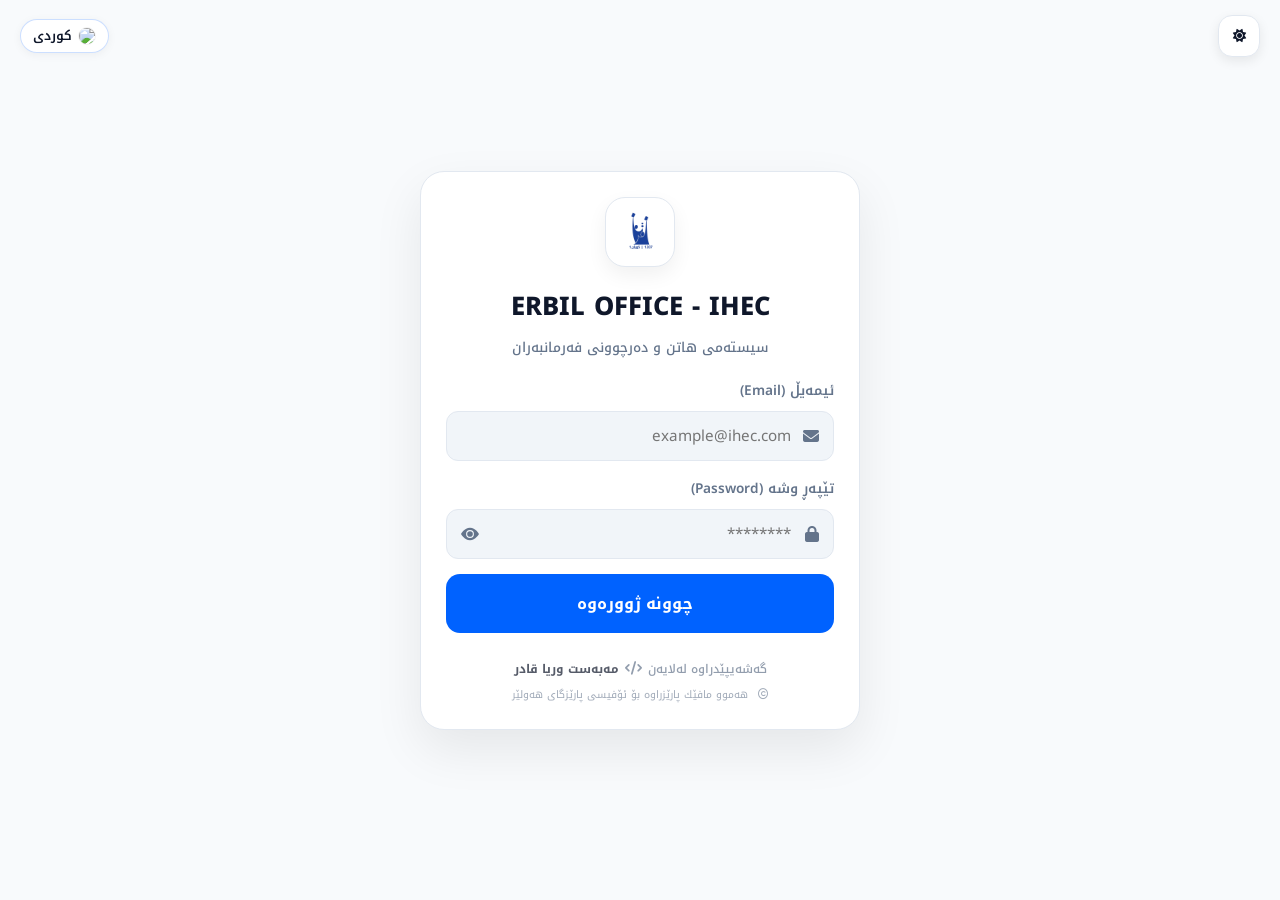
==== index.html @ 5816445a "update lang 2" ====
<!DOCTYPE html>
<html lang="ku" dir="rtl">
<head>
    <meta charset="UTF-8">
    <meta name="viewport" content="width=device-width, initial-scale=1.0">
    <title>IHEC | Erbil Office</title>

    <link href="https://fonts.googleapis.com/css2?family=Noto+Kufi+Arabic:wght@300;500;700&display=swap" rel="stylesheet">
    <link rel="stylesheet" href="https://cdnjs.cloudflare.com/ajax/libs/font-awesome/6.4.0/css/all.min.css">
<!-- PWA Settings -->
    <link rel="manifest" href="manifest.json">
    <meta name="apple-mobile-web-app-capable" content="yes">
    <meta name="apple-mobile-web-app-status-bar-style" content="default">
    <link rel="apple-touch-icon" href="assets/icon.png">
    <link rel="stylesheet" href="style.css">
</head>
<body>

    <div class="top-controls">
        <!-- Theme Toggle Icon Only -->
        <button class="theme-toggle-btn" onclick="toggleTheme()" id="themeBtn" title="Change Theme" data-i18n="changeTheme" aria-label="Change Theme"> <!-- Added id="themeBtn" -->
            <i class="fas fa-sun"></i>
        </button>

        <!-- Modern Language Dropdown -->
        <div class="lang-dropdown">
            <button class="lang-dropbtn" onclick="toggleLangDropdown(event)">
                <img id="current-flag" src="https://flagcdn.com/w40/iq.png" class="flag-img" alt="Language Flag"> 
                <span id="current-lang-text">العربية</span>
            </button>
            <div class="lang-dropdown-content">
                <div onclick="setLang('ku')"><img src="https://upload.wikimedia.org/wikipedia/commons/thumb/3/35/Flag_of_Kurdistan.svg/40px-Flag_of_Kurdistan.svg.png" class="flag-img" alt="Kurdish Flag"> کوردی</div>
                <div onclick="setLang('ar')"><img src="https://flagcdn.com/w40/iq.png" class="flag-img" alt="Iraq Flag"> العربية</div>
            </div>
        </div>
    </div>

    <div class="login-card">
        <div class="logo-box"><img src="assets/icon.png" alt="Company Logo" class="company-logo"></div>
        <h1 data-i18n="title">IHEC</h1>
        <p class="subtitle" data-i18n="subtitle">Erbil Office - ئۆفیسی هەولێر</p>

        <div class="input-group">
            <label data-i18n="emailLabel">ئیمەیڵی فەرمی</label>
            <div class="input-wrapper">
                <input type="email" id="email" placeholder="example@ihec.com" autocomplete="off" dir="rtl">
                <i class="fas fa-envelope input-icon"></i>
            </div>
        </div>

        <div class="input-group">
            <label data-i18n="passLabel">تێپەڕەوشە (پاسوۆرد)</label>
            <div class="input-wrapper">
                <input type="password" id="password" placeholder="********" dir="rtl">
                <i class="fas fa-lock input-icon"></i>
                <span class="eye-icon" onclick="togglePassword()">
                    <svg xmlns="http://www.w3.org/2000/svg" width="18" height="18" fill="currentColor" viewBox="0 0 16 16">
                        <path d="M10.5 8a2.5 2.5 0 1 1-5 0 2.5 2.5 0 0 1 5 0z" />
                        <path d="M0 8s3-5.5 8-5.5S16 8 16 8s-3 5.5-8 5.5S0 8 0 8zm8 3.5a3.5 3.5 0 1 0 0-7 3.5 3.5 0 0 0 0 7z" />
                    </svg>
                </span>
            </div>
        </div>

        <button class="login-btn" id="loginBtn" onclick="handleLogin()">
            <div class="spinner" id="loader"></div>
            <span id="btnText" data-i18n="loginBtnText">چوونە ژوورەوە</span>
        </button>

        <div id="error-msg"></div>

        <!-- Developer Credit -->
        <div class="developer-credit">
            <span data-i18n="developedBy">گەشەیپێدراوە لەلایەن</span> <i class="fas fa-code"></i> <span class="dev-name">مەبەست وریا قادر</span>
        </div>
        <div class="copyright-text">
            <i class="far fa-copyright"></i> <span class="current-year"></span> <span data-i18n="copyrightText">هەموو مافێك پارێزراوە بۆ ئۆفیسی پارێزگای هەولێر</span>
        </div>
    </div>

    <!-- Update Modal -->
    <div id="updateModal" class="modal-overlay">
        <div class="modal-window update-card">
            <div class="update-header">
                <div class="update-icon-wrapper">
                    <i class="fas fa-wand-magic-sparkles fa-beat-low"></i>
                </div>
            </div>
            <div class="update-body">
                <h3 data-i18n="updateTitle">وەشانی نوێ</h3>
                <p data-i18n="updateMsg"></p>
                <button class="login-btn update-btn" onclick="forceUpdateApp()">
                    <i class="fas fa-bolt"></i> <span data-i18n="updateBtn">نوێکردنەوە</span>
                </button>
            </div>
        </div>
    </div>

       <!-- Modern PWA Install Prompt -->
    <div id="pwaBanner" class="pwa-banner">
        <div class="pwa-handle"></div>
        <button class="pwa-close-btn" onclick="hidePwaPrompt()" aria-label="Close" data-i18n="close"><i class="fas fa-times"></i></button>
        <div class="pwa-content">
            <img src="assets/icon.png" class="pwa-icon" alt="App Icon">
            <div class="pwa-text">
                <h4 data-i18n="pwaTitle">ئەپەکە دابەزێنە</h4>
                <p data-i18n="pwaDesc"></p>
            </div>
        </div>
        <button id="pwaInstallBtn" class="login-btn pwa-install-btn">
            <i class="fas fa-download"></i> <span data-i18n="pwaInstall">دابەزاندن</span>
        </button>
        <div id="pwaIosHint" class="pwa-ios-hint" data-i18n="pwaIOSMsg"></div>
    </div>

    <script src="https://cdn.jsdelivr.net/npm/@supabase/supabase-js@2"></script>
    <script src="lang.js"></script>
    <script src="script.js"></script>
</body>
</html>
---- style.css ----
/* style.css - فایلی دیزاینی سەرەکی */

:root {
   --primary: #0062ff;
    --primary-rgb: 0, 98, 255; /* زیادکرا بۆ بەکارهێنان لە rgba */
    --primary-hover: #004dc2;
    --accent-pink: #ff69b4;
    --bg-color: #f8fafc;
    --card-bg: #ffffff;
    --text-main: #0f172a;
    --text-sub: #64748b;
    --border-color: #e2e8f0;
    --input-bg: #f1f5f9;
    --shadow: 0 10px 25px -5px rgba(0, 0, 0, 0.05), 0 8px 10px -6px rgba(0, 0, 0, 0.05);
    --transition: all 0.3s ease;
}

[data-theme="dark"] {
    --primary: #60a5fa; /* شینێکی نەرمتر و گەشتر بۆ دۆخی تاریک */
    --primary-rgb: 96, 165, 250; /* زیادکرا بۆ بەکارهێنان لە rgba */
    --primary-hover: #93c5fd;
    --bg-color: #020617;
    --card-bg: #0f172a;
    --text-main: #f1f5f9;
    --text-sub: #94a3b8;
    --border-color: #1e293b;
    --input-bg: #1e293b;
    --shadow: 0 20px 25px -5px rgba(0, 0, 0, 0.3);
}

* {
    box-sizing: border-box;
    font-family: 'Noto Kufi Arabic', -apple-system, sans-serif;
    margin: 0;
    padding: 0;
    -webkit-tap-highlight-color: transparent;
}

/* Custom Modern Scrollbar */
::-webkit-scrollbar {
    width: 10px;
    height: 10px;
}

::-webkit-scrollbar-track {
    background: var(--bg-color);
}

::-webkit-scrollbar-thumb {
    background: var(--text-sub); /* ڕەنگی هەمیشەیی بۆ سکڕۆڵبار */
    border-radius: 20px;
    border: 2px solid var(--bg-color);
}

::-webkit-scrollbar-thumb:hover {
    background: var(--text-sub); /* ڕەنگەکە ناگۆڕێت لە کاتی هۆڤەر */
}

body {
   background-color: var(--bg-color);
    color: var(--text-main); /* Use new variable name */
    display: flex;
    justify-content: center;
    align-items: center;
    min-height: 100vh;
     transition: background-color 0.5s ease;
    overflow-x: hidden;
}

.top-controls {
    position: fixed;
    top: 0;
    left: 0;
    right: 0;
    display: flex;
    align-items: center;
    justify-content: space-between;
    padding: 15px 20px;
    z-index: 100;
    background: transparent;
}

.theme-toggle-btn, .icon-btn {
    background: var(--card-bg);
    border: 1px solid var(--border-color);
   color: var(--text-main);
    width: 42px;
    height: 42px;
    border-radius: 14px;
    cursor: pointer;
    display: flex;
    align-items: center;
    justify-content: center;
   transition: var(--transition);
    box-shadow: 0 4px 12px rgba(0, 0, 0, 0.08);
    overflow: hidden;
}

.theme-icon-anim {
    font-size: 1.2rem;
    animation: themeIconBounce 0.5s cubic-bezier(0.175, 0.885, 0.32, 1.275);
}

@keyframes themeIconBounce {
    0% { transform: scale(0) rotate(-180deg); opacity: 0; }
    100% { transform: scale(1) rotate(0); opacity: 1; }
}


.theme-toggle-btn:hover, .icon-btn:hover {
    transform: translateY(-2px);
    border-color: var(--primary);
    background: rgba(0, 98, 255, 0.05);
}

.flag-img {
    width: 18px;
    height: 18px;
    border-radius: 50%;
    object-fit: cover;
    border: 1px solid rgba(0, 0, 0, 0.05);
}

.lang-dropdown { position: relative;
}

.lang-dropbtn {
    background: var(--card-bg);
    border: 1px solid rgba(0, 98, 255, 0.2);
    color: var(--text-main);
    padding: 0 12px;
    height: 34px; /* Compact height */
    border-radius: 50px; /* Pill shape */
    cursor: pointer;
    font-weight: 600;
    font-size: 0.8rem;
    display: flex;
    align-items: center;
    gap: 6px;
    box-shadow: 0 2px 10px rgba(0, 0, 0, 0.05);
    transition: var(--transition);
    text-decoration: none; /* In case it's used as a link */
}

.logout-btn {
    background: var(--card-bg);
    border: 1px solid var(--border-color);
    color: #ef4444;
    padding: 0 15px;
    height: 40px;
    border-radius: 12px;
    cursor: pointer;
    font-weight: 700;
    font-size: 0.85rem;
    display: flex;
    align-items: center;
    gap: 8px;
    box-shadow: var(--shadow);
    transition: var(--transition);
}

.logout-btn:hover {
    transform: translateY(-2px);
    border-color: #ef4444;
    background: #fee2e2;
}

.lang-dropdown-content {
    position: absolute;
    top: 40px;
    left: 0;
    background-color: var(--card-bg);
    min-width: 120px;
    border-radius: 16px;
    border: 1px solid var(--border-color);
    box-shadow: 0 10px 30px rgba(0, 0, 0, 0.1);
    overflow: hidden;
    display: none;
    flex-direction: column;
    z-index: 1000;
}

.lang-dropdown-content.show { display: flex; animation: slideDown 0.3s ease; }

@keyframes slideDown {
    from { opacity: 0; transform: translateY(-10px); }
    to { opacity: 1; transform: translateY(0); }
}

.lang-dropdown-content div {
    padding: 12px 15px;
    cursor: pointer;
    display: flex;
    align-items: center;
    gap: 10px;
    font-size: 0.9rem;
    transition: var(--transition);
}

.lang-dropdown-content div:hover { background: var(--input-bg); color: var(--primary); }

#welcomeUser {
    margin-bottom: 5px;
    font-weight: 700;
    color: var(--text-main);
}

.login-card {
    background: var(--card-bg);
    padding: 25px 25px;
    border-radius: 24px;
    width: 100%;
    max-width: 440px; /* کەمێک زیادکرا بۆ ئەوەی کالێندەرەکە جێگیر بێت */
    box-shadow: 0 20px 50px rgba(0, 0, 0, 0.08); /* More modern, soft shadow */
    text-align: center;
    border: 1px solid var(--border-color);
    animation: fadeIn 0.6s ease;
}

@keyframes fadeIn {
    from { opacity: 0; transform: translateY(20px); }
    to { opacity: 1; transform: translateY(0); }
}

.logo-box {
    width: 70px;
    height: 70px;
    background: #fff;
    border-radius: 20px; /* Slightly more rounded */
    margin: 0 auto 15px; /* Reduced margin to bring title closer */
    display: flex;
    justify-content: center;
    align-items: center;
    box-shadow: 0 8px 20px rgba(0,0,0,0.06); /* Enhanced logo shadow */
    border: 1px solid var(--border-color);
}

.company-logo { max-width: 70%; object-fit: contain; }

h1 { font-size: 1.6rem; font-weight: 800; margin-bottom: 4px; color: var(--text-main); } /* Bold title, closer to subtitle */
.subtitle { color: var(--text-sub); font-size: 0.85rem; margin-bottom: 18px; font-weight: 500; } /* Closer to inputs */

.input-group { margin-bottom: 15px; text-align: right; }
label { display: block; margin-bottom: 8px; font-size: 0.85rem; font-weight: 600; color: var(--text-sub); }

.input-wrapper { position: relative; display: flex; align-items: center; }

input {
    width: 100%;
    padding: 10px 42px 10px 40px;
    border-radius: 12px;
    border: 1px solid var(--border-color);
    background: var(--input-bg);
    color: var(--text-main);
    font-size: 0.95rem;
    outline: none;
    transition: var(--transition);
}

input:focus {
    border-color: var(--primary);
    background: var(--card-bg);
    box-shadow: 0 0 0 4px rgba(0, 98, 255, 0.1);
}

.input-icon {
    position: absolute;
    right: 15px;
    color: var(--text-sub);
    transition: var(--transition);
    pointer-events: none;
}

input:focus + .input-icon { color: var(--accent-pink); }

.eye-icon {
    position: absolute;
    left: 15px;
    cursor: pointer;
    color: var(--text-sub);
    display: flex;
    align-items: center;
    z-index: 10;
}

.login-btn {
    width: 100%;
    padding: 14px;
    background: var(--primary);
    color: white;
    border: none;
    border-radius: 14px;
    font-size: 1rem;
    font-weight: 700;
    cursor: pointer;
    transition: var(--transition);
    display: flex;
    justify-content: center;
    align-items: center;
    gap: 10px;
}

.login-btn:hover:not(:disabled) {
    background: var(--primary-hover);
    transform: translateY(-2px);
    box-shadow: 0 10px 15px -3px rgba(0, 98, 255, 0.3);
}

.login-btn:disabled { opacity: 0.7; cursor: not-allowed; }

/* --- Modal Styling (Centering Fix) --- */
.modal-overlay {
    position: fixed;
    top: 0;
    left: 0;
    width: 100%;
    height: 100%;
    background: rgba(0, 0, 0, 0.4);
    -webkit-backdrop-filter: blur(8px);
    backdrop-filter: blur(8px);
    display: none; /* Default hidden without inline style */
    justify-content: center;
    align-items: center;
    z-index: 9999;
    padding: 20px;
}

.confirm-modal-window {
    max-width: 320px !important;
}

.modal-window {
    background: var(--card-bg);
    padding: 30px;
    border-radius: 24px;
    width: 100%;
    max-width: 380px;
    text-align: center;
    box-shadow: var(--shadow);
    border: 1px solid var(--border-color);
    animation: modalPop 0.4s cubic-bezier(0.175, 0.885, 0.32, 1.275);
}

.modal-icon {
    color: var(--primary);
    font-size: 2rem;
    margin-bottom: 10px;
    display: flex;
    justify-content: center;
}

/* Modern Update Modal Specific Styling */
.update-card {
    padding: 0 !important;
    overflow: hidden;
    border: none !important;
    max-width: 400px !important;
}

.update-header {
    background: linear-gradient(135deg, var(--primary), #6366f1);
    padding: 15px 20px;
    position: relative;
    display: flex;
    justify-content: center;
    align-items: center;
}

.update-icon-wrapper {
    width: 45px;
    height: 45px;
    background: rgba(255, 255, 255, 0.2);
    -webkit-backdrop-filter: blur(10px);
    backdrop-filter: blur(10px);
    border-radius: 50%;
    display: flex;
    justify-content: center;
    align-items: center;
    border: 1px solid rgba(255, 255, 255, 0.3);
    box-shadow: 0 8px 32px rgba(0, 0, 0, 0.1);
}

.update-icon-wrapper i {
    color: white;
    font-size: 1.4rem;
    text-shadow: 0 2px 10px rgba(0,0,0,0.1);
}

.update-body {
    padding: 15px 20px;
}

.update-body h3, .update-body h4 {
    margin-bottom: 12px;
    font-size: 1.1rem;
    color: var(--text-main);
}

.update-body p {
    margin-bottom: 25px;
    font-size: 0.95rem;
    color: var(--text-sub);
    line-height: 1.6;
}

.update-body .login-btn {
    margin-top: 10px;
}

.update-btn {
    background: linear-gradient(135deg, var(--primary), var(--primary-hover));
    border: none;
    margin-top: 10px;
}

.update-btn:hover {
    box-shadow: 0 10px 20px rgba(0, 98, 255, 0.2) !important;
}

@keyframes modalPop {
    from { opacity: 0; transform: scale(0.9) translateY(20px); }
    to { opacity: 1; transform: scale(1) translateY(0); }
}

/* History Modal Specific Header */
.history-header {
    background: linear-gradient(135deg, #64748b, #475569) !important;
}

.detail-text {
     background: var(--card-bg);
    padding: 10px;
    border-radius: 12px;
    margin: 5px 0;
    text-align: right;
    font-size: 0.9rem;
    border: 1px solid var(--border-color);
    display: flex;
    align-items: center;
    gap: 12px;
}

.justification-area {
    margin-top: 8px;
    padding-top: 8px;
    border-top: 1px dashed var(--border-color);
    text-align: right;
}

.justification-area label {
    font-size: 0.8rem;
    margin-bottom: 8px;
    display: block;
    color: var(--text-sub);
    font-weight: 700;
}

.justification-input {
    width: 100%;
    min-height: 55px;
    padding: 12px;
    border-radius: 12px;
    border: 1px solid var(--border-color);
    background: var(--input-bg);
    color: var(--text-main);
    font-size: 0.85rem;
    resize: none;
    margin-bottom: 8px;
    outline: none;
    transition: var(--transition);
}

.btn-justification-edit {
    background: rgba(0, 98, 255, 0.1) !important;
    color: var(--primary) !important;
    border: 1px solid var(--primary) !important;
    box-shadow: none !important;
}

.justification-input:focus {
    border-color: var(--primary);
    background: var(--card-bg);
}

.detail-text b {
    direction: ltr;
    display: inline-block;
}

/* --- Calendar Adjustments --- */
.calendar-grid {
    display: grid;
    grid-template-columns: repeat(7, 1fr);
    gap: 5px;
    grid-template-columns: repeat(7, minmax(0, 1fr));
    gap: 6px;
    margin-top: 15px;
    width: 100%;
}

.calendar-day {
    aspect-ratio: 1;
    width: 100%;
    height: 40px; /* قەبارەیەکی جێگیر بۆ ئەوەی لە کارتەکە دەرنەچێت */
    display: flex;
    align-items: center;
    justify-content: center;
    border-radius: 10px;
    background: var(--input-bg);
    font-size: 0.85rem;
    cursor: pointer;
    transition: var(--transition);
}

.calendar-day:hover { background: var(--primary); color: white; }
.has-record { border: 2px solid var(--primary); color: var(--primary); font-weight: 700; }
.today { background: var(--accent-pink) !important; color: white !important; }

.weekend-day {
    color: #ef4444; /* ڕەنگی سور بۆ دەقی ڕۆژەکە */
    background: rgba(239, 68, 68, 0.08); /* پاشبنەمایەکی زۆر کاڵ بۆ ناسینەوەی پشوو */
}

.accuracy-badge {
    padding: 4px 12px;
    border-radius: 20px;
    font-size: 0.75rem;
    font-weight: 700;
}
.acc-good { background: #dcfce7; color: #15803d; }
.acc-bad { background: #fee2e2; color: #b91c1c; }

/* Responsive Design Optimizations */
@media (max-width: 640px) {
    .dashboard-container {
        width: 100%;
        margin: 70px 0 0 0;
        padding: 15px;
    }

    .login-card {
        width: 92%;
        padding: 20px 18px;
        border-radius: 22px;
        max-width: none;
    }

    .logo-box {
        width: 55px;
        height: 55px;
        margin-bottom: 10px;
        border-radius: 15px;
    }

    h1 { font-size: 1.35rem; }
    .subtitle { font-size: 0.75rem; margin-bottom: 15px; }

    .input-group { margin-bottom: 12px; }
    label { font-size: 0.75rem; margin-bottom: 5px; }
    input { padding: 9px 38px 9px 36px; font-size: 0.85rem; }
    .input-icon { right: 12px; font-size: 0.85rem; }
    .eye-icon { left: 12px; font-size: 0.85rem; }

    .login-btn { padding: 12px; font-size: 0.95rem; border-radius: 12px; }

    .top-controls {
        padding: 10px 15px;
        gap: 8px;
    }

.calendar-nav-btn {
    padding: 4px 8px !important;
    font-size: 0.8rem !important;
    width: auto !important;
    height: auto !important;
}

    .calendar-grid {
        gap: 3px;
    }

    .calendar-day {
        font-size: 0.75rem;
        border-radius: 8px;
    }

    .modal-window {
        width: 95%;
        padding: 20px;
        border-radius: 20px;
    }
}

/* Dashboard Layout Improvements */
.dashboard-container {
    width: 100%;
    max-width: 450px;
    margin: 80px auto 20px;
    padding: 0 15px;
    animation: fadeIn 0.8s ease-out;
}

.status-card {
    background: var(--card-bg);
    border: 1px solid var(--border-color);
    padding: 15px;
    border-radius: 20px;
    margin-bottom: 20px;
    text-align: center;
    box-shadow: var(--shadow);
}

.clock-display {
    font-size: 2.5rem;
    font-weight: 800;
    color: var(--primary);
    font-family: 'Segoe UI', Tahoma, Geneva, Verdana, sans-serif;
    letter-spacing: -1px;
    line-height: 1.2;
    direction: ltr; /* بۆ ئەوەی AM/PM بکەوێتە لای ڕاست */
}

.date-display {
    font-size: 1rem;
    color: var(--text-sub);
    margin-top: 5px;
    font-weight: 500;
}

#confirmTitle {
    font-size: 1.1rem;
    margin-bottom: 10px;
}

#confirmMsg {
    font-size: 0.9rem;
    color: var(--text-sub);
}

.location-info {
    display: flex;
    flex-direction: column;
    gap: 8px;
    margin-top: 10px;
    text-align: right;
}

.accuracy-badge {
    display: inline-block;
    padding: 4px 10px;
    border-radius: 20px;
    font-size: 12px;
    font-weight: bold;
}

.acc-good { background: #dcfce7; color: #166534; }
.acc-bad { background: #fee2e2; color: #991b1b; }

.checkin-btn {
    width: 100%;
    padding: 14px;
    border-radius: 12px;
    background: linear-gradient(135deg, var(--primary), var(--primary-hover));
    color: white;
    border: none;
    font-size: 15px;
    font-weight: bold;
    cursor: pointer;
    margin: 10px 0;
    display: flex;
    justify-content: center;
    align-items: center;
    gap: 8px;
    box-shadow: 0 4px 15px rgba(0, 123, 255, 0.3);
    transition: all 0.3s ease;
    text-decoration: none;
}

/* Error and Success Status Styling */
#error-msg {
    margin-top: 15px;
    padding: 12px;
    border-radius: 12px;
    font-size: 0.85rem;
    display: none;
    align-items: center;
    gap: 10px;
    animation: fadeIn 0.3s ease;
    text-align: right;
    line-height: 1.4;
}
#error-msg.error { background: #fee2e2; color: #b91c1c; border: 1px solid #fecaca; }
#error-msg.success { background: #dcfce7; color: #15803d; border: 1px solid #bbf7d0; }

.checkin-btn:hover:not(:disabled) {
    transform: translateY(-2px);
    box-shadow: 0 6px 20px rgba(0, 123, 255, 0.4);
}

.checkout-active {
    background: linear-gradient(135deg, #ef4444, #dc2626) !important;
    box-shadow: 0 4px 15px rgba(239, 68, 68, 0.3) !important;
    display: none; /* Default hidden */
}

/* Modern Error Message for Login */
#error-msg {
    margin-top: 15px;
    padding: 10px 15px;
    border-radius: 12px;
    font-size: 0.82rem;
    display: none;
    align-items: center;
    gap: 8px;
    background: rgba(239, 68, 68, 0.08);
    color: #ef4444;
    border: 1px solid rgba(239, 68, 68, 0.15);
    animation: fadeIn 0.3s ease;
}

/* Compact Arrival Info */
.arrival-badge {
    display: inline-flex;
    align-items: center;
    gap: 6px;
    background: rgba(34, 197, 94, 0.1);
    color: #166534;
    padding: 6px 14px;
    border-radius: 20px;
    font-size: 0.85rem;
    font-weight: 600;
    margin-top: 10px;
    margin-bottom: 15px;
    border: 1px solid rgba(34, 197, 94, 0.2);
    direction: ltr; /* بۆ ئەوەی کاتی هاتن لە ناو باجەکە ڕێك بێت */
    display: none; /* Default hidden */
}

/* Calendar Animation */
#calendarWrapper {
    display: none;
    transition: all 0.4s cubic-bezier(0.4, 0, 0.2, 1);
    transform-origin: top;
}

@keyframes btn-glow {
    0% { box-shadow: 0 0 5px rgba(0, 123, 255, 0.4); }
    50% { box-shadow: 0 0 20px rgba(0, 123, 255, 0.6); }
    100% { box-shadow: 0 0 5px rgba(0, 123, 255, 0.4); }
}

.searching-loader {
    width: 16px;
    height: 16px;
    border: 2px solid rgba(255, 255, 255, 0.3);
    border-top: 2px solid var(--primary);
    border-radius: 50%;
    animation: spin 0.8s linear infinite;
    display: inline-block;
    margin-left: 8px;
    vertical-align: middle;
}

.checkin-btn:disabled {
    background: #e2e8f0;
    color: #94a3b8;
    box-shadow: none;
    cursor: not-allowed;
}

#calendarToggleBtn:hover {
    background: var(--border-color);
    transform: translateY(-1px);
}

.history-btn {
    font-size: 0.9rem !important;
    padding: 10px !important;
    box-shadow: none !important;
}

.calendar-container {
    background: var(--input-bg);
    border-radius: 18px;
    padding: 12px;
    margin-top: 15px;
    width: 100%;
    border: 1px solid var(--border-color);
    animation: slideDownIn 0.4s ease-out;
}

@keyframes slideDownIn {
    from { opacity: 0; transform: translateY(-10px) scaleY(0.95); }
    to { opacity: 1; transform: translateY(0) scaleY(1); }
}

.calendar-header {
    display: flex;
    justify-content: space-between;
    align-items: center;
    margin-bottom: 10px;
}

#monthDisplay {
    font-size: 0.9rem;
    margin: 0;
    color: var(--text-main);
}

.calendar-grid {
    display: grid;
    grid-template-columns: repeat(7, 1fr);
    gap: 3px;
    text-align: center;
}
.calendar-day-name {
    font-weight: bold;
    font-size: 0.7rem;
    color: var(--primary);
    padding: 5px 0;
}
.calendar-day {
    padding: 6px 2px;
    border-radius: 6px;
    background: var(--input-bg);
    font-size: 0.8rem;
    cursor: pointer;
    transition: 0.3s;
    border: 1px solid transparent;
}
.calendar-day:hover {
    background: var(--primary);
    color: white;
}
.has-record {
    border: 1px solid #22c55e;
    background: #f0fdf4;
    color: #166534;
}
.weekend-default-day {
    color: var(--primary); /* ڕەنگی شین بۆ دەقی ڕۆژەکە */
    background: rgba(0, 98, 255, 0.08); /* پاشبنەمایەکی شینی کاڵ بۆ ناسینەوەی پشوو */
}
.missed-day {
    border: 1px solid #ef4444;
    background: #fef2f2;
    color: #991b1b;
}
.today {
    background: var(--primary) !important;
    color: white !important;
    font-weight: bold;
}

.history-btn {
    background: transparent;
    color: var(--primary);
    border: 1.5px solid var(--primary);
    margin-top: 15px !important;
}

/* Modern Compact Location */
.location-card-mini {
   background: transparent; /* Remove background */
    border: none; /* Remove border */
    padding: 0; /* Remove padding */
    margin-bottom: 20px; /* Keep spacing below the whole section */
}

.verification-grid {
    display: grid;
    grid-template-columns: 1fr 1fr;
    gap: 10px;
    width: 100%;
}

.verify-item {
    background: var(--card-bg);
    border: 1px solid var(--border-color);
    padding: 10px 8px;
    border-radius: 14px;
    display: flex;
    flex-direction: column;
    align-items: center;
    justify-content: center;
    gap: 4px;
    transition: all 0.4s cubic-bezier(0.4, 0, 0.2, 1);
    box-shadow: var(--shadow);
min-height: 80px; /* Ensure consistent height for both items */
}

.verify-item .item-header {
    display: flex;
    align-items: center;
    gap: 4px; /* Gap between main icon and title */
}

.verify-item i.main-icon {
    font-size: 1rem; /* Reduced size */
    color: var(--text-sub);
}

.verify-item span.item-title { /* New class for the title text */
    font-size: 0.75rem; /* Reduced size */
    font-weight: 700;
    color: var(--text-sub);
}

.verify-item .status-message {
    display: flex;
    align-items: center;
    gap: 4px; /* Gap between status text and icon */
    margin-top: 4px; /* Small margin to separate from title */
}

.verify-item .status-text {
    font-size: 0.7rem; /* Smaller font for status text */
    color: var(--text-sub);
    font-weight: 500;
}

.verify-item .status-icon { /* For the check/times/spinner icon */
    font-size: 0.7rem; /* Smaller icon */
}

.verify-item i.main-icon {
    font-size: 1.2rem;
    color: var(--text-sub);
}

.verify-item span {
    font-size: 0.75rem;
    font-weight: 700;
    color: var(--text-sub);
}

.verify-item .status-indicator {
    font-size: 0.8rem;
    margin-top: 2px;
}

.verify-item.loading .item-header i, .verify-item.loading .item-header span {
    color: var(--text-sub); /* Keep default color for loading */
}
.verify-item.loading .status-message .status-icon {
    color: var(--primary); /* Loading spinner color */
}
.verify-item.loading .status-message .status-text {
    color: var(--text-sub);
}

.verify-success {
    border-color: #22c55e !important;
    background: rgba(34, 197, 94, 0.05) !important;
}
.verify-success .item-header i, .verify-success .item-header span, .verify-success .status-message .status-text, .verify-success .status-message .status-icon {
    color: #166534 !important;
}

.verify-error {
    border-color: #ef4444 !important;
    background: rgba(239, 68, 68, 0.05) !important;
}
.verify-error .item-header i, .verify-error .item-header span, .verify-error .status-message .status-text, .verify-error .status-message .status-icon {
    color: #991b1b !important;
}

/* Accuracy Area and Refresh Button */
#accuracyArea {
    text-align: center;
    margin-top: 10px; /* Reduced margin */
    font-size: 0.75rem; /* Smaller font */
    color: var(--text-sub);
}

#refreshLocBtn {
    display: none; /* بە شێوەی بنەڕەتی شاراوەیە، تەنها لە کاتی هەڵە دەردەکەوێت */
    margin: 10px auto 0 auto !important; /* Center it below accuracy area */
    background: var(--primary);
    color: white;
    border: none;
    border-radius: 20px;
    padding: 6px 18px; /* Adjusted padding */
    cursor: pointer;
    font-size: 0.8rem; /* Adjusted font size */
    transition: transform 0.3s;
    box-shadow: 0 2px 8px rgba(0, 98, 255, 0.2);
}
#refreshLocBtn:hover {
    transform: translateY(-1px);
    box-shadow: 0 4px 12px rgba(0, 98, 255, 0.3);
}

.btn-secondary {
    box-shadow: none !important;
    background: var(--border-color) !important;
    color: var(--text-main) !important;
}

.btn-confirm {
    margin: 0 !important;
}

/* --- PWA Install Banner (Modern Bottom Sheet) --- */
.pwa-banner {
    position: fixed;
    bottom: -100%;
    left: 0;
    right: 0;
    background: var(--card-bg);
    padding: 25px;
    border-radius: 30px 30px 0 0;
    box-shadow: 0 -10px 40px rgba(0,0,0,0.15);
    z-index: 99999;
    transition: bottom 0.6s cubic-bezier(0.19, 1, 0.22, 1);
    border-top: 1px solid var(--border-color);
    display: flex;
    flex-direction: column;
    align-items: center;
    text-align: center;
}

.pwa-banner.show { bottom: 0; }

.pwa-handle {
    width: 40px;
    height: 4px;
    background: var(--border-color);
    border-radius: 2px;
    margin-bottom: 20px;
}

.pwa-content {
    display: flex;
    align-items: center;
    gap: 15px;
    margin-bottom: 20px;
    width: 100%;
    max-width: 400px;
    text-align: right;
}

.pwa-text {
    flex: 1;
}

.pwa-text h4 {
    margin-bottom: 4px;
}

.pwa-text p {
    font-size: 0.8rem;
    color: var(--text-sub);
}

.pwa-install-btn {
    width: 100%;
    max-width: 400px;
}

.pwa-icon {
    width: 60px;
    height: 60px;
    border-radius: 15px;
    box-shadow: 0 4px 12px rgba(0,0,0,0.1);
}

.pwa-ios-hint {
    display: none;
    font-size: 0.85rem;
    color: var(--primary);
    font-weight: 600;
    background: rgba(0, 98, 255, 0.05);
    padding: 10px;
    border-radius: 12px;
    margin-top: 10px;
}

/* PWA Close Button */
.pwa-close-btn {
    position: absolute;
    top: 15px;
    left: 15px; /* Positioned to the left for RTL layout */
    background: none;
    border: none;
    color: var(--text-sub);
    font-size: 1.2rem;
    cursor: pointer;
    padding: 5px;
    border-radius: 50%;
    transition: background 0.3s ease;
}
.pwa-close-btn:hover {
    background: var(--input-bg);
}

@keyframes modalPop {
    from { opacity: 0; transform: scale(0.9) translateY(20px); }
}

.developer-credit {
    margin-top: 25px;
    font-size: 0.75rem;
    color: var(--text-sub);
    display: flex;
    align-items: center;
    justify-content: center;
    gap: 6px;
    opacity: 0.7;
    transition: var(--transition);
    font-weight: 500;
}
.copyright-text {
    font-size: 0.65rem;
    color: var(--text-sub);
    display: flex;
    align-items: center;
    justify-content: center;
    gap: 5px;
    opacity: 0.6;
    margin-top: 5px;
}

@media (max-width: 640px) {
    .developer-credit { margin-top: 18px; font-size: 0.6rem; }
    .copyright-text { font-size: 0.6rem; margin-bottom: 5px; }
}

.developer-credit:hover { opacity: 1; color: var(--primary); }
.developer-credit i { font-size: 0.85rem; }
.dev-name { font-weight: 700; color: var(--text-main); }
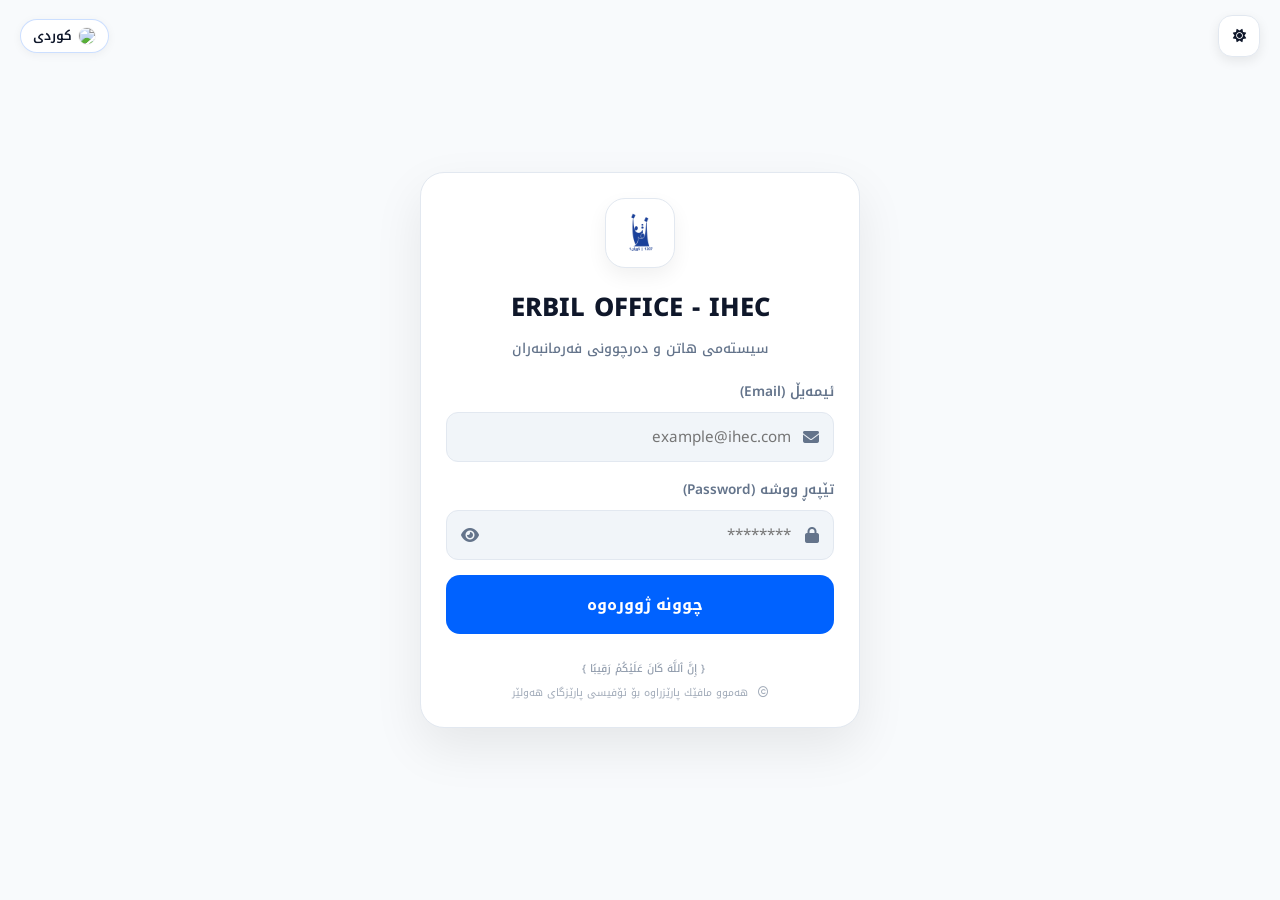
==== commit c37ee6d7: "update lang" ====
--- a/index.html
+++ b/index.html
@@ -53,25 +53,22 @@
             <div class="input-wrapper">
                 <input type="password" id="password" placeholder="********" dir="rtl">
                 <i class="fas fa-lock input-icon"></i>
-                <span class="eye-icon" onclick="togglePassword()">
-                    <svg xmlns="http://www.w3.org/2000/svg" width="18" height="18" fill="currentColor" viewBox="0 0 16 16">
-                        <path d="M10.5 8a2.5 2.5 0 1 1-5 0 2.5 2.5 0 0 1 5 0z" />
-                        <path d="M0 8s3-5.5 8-5.5S16 8 16 8s-3 5.5-8 5.5S0 8 0 8zm8 3.5a3.5 3.5 0 1 0 0-7 3.5 3.5 0 0 0 0 7z" />
-                    </svg>
+                <span class="eye-icon" onclick="togglePassword()" role="button" aria-label="Toggle Password Visibility">
+                    <i class="fas fa-eye"></i>
                 </span>
             </div>
         </div>
 
         <button class="login-btn" id="loginBtn" onclick="handleLogin()">
+            <span id="btnText" data-i18n="loginBtnText">چوونە ژوورەوە</span>
             <div class="spinner" id="loader"></div>
-            <span id="btnText" data-i18n="loginBtnText">چوونە ژوورەوە</span>
         </button>
 
         <div id="error-msg"></div>
 
         <!-- Developer Credit -->
         <div class="developer-credit">
-            <span data-i18n="developedBy">گەشەیپێدراوە لەلایەن</span> <i class="fas fa-code"></i> <span class="dev-name">مەبەست وریا قادر</span>
+            <span>{ إِنَّ ٱللَّهَ كَانَ عَلَیۡكُمۡ رَقِیبࣰا }</span><span class="dev-name"></span>
         </div>
         <div class="copyright-text">
             <i class="far fa-copyright"></i> <span class="current-year"></span> <span data-i18n="copyrightText">هەموو مافێك پارێزراوە بۆ ئۆفیسی پارێزگای هەولێر</span>
--- a/style.css
+++ b/style.css
@@ -470,6 +470,26 @@
     transition: var(--transition);
 }
 
+.btn-delete {
+    background: #fee2e2 !important;
+    color: #ef4444 !important;
+    border: 1px solid #fecaca !important;
+    width: 45px !important;
+    padding: 0 !important;
+    flex-shrink: 0;
+}
+.btn-delete:hover { background: #ef4444 !important; color: white !important; }
+
+.justification-controls {
+    display: flex;
+    gap: 8px;
+    margin-top: 10px;
+}
+
+.justification-controls .login-btn { margin-top: 0 !important; }
+.justification-controls #saveJustBtn { flex: 1; }
+.justification-controls #deleteJustBtn { display: none; }
+
 .btn-justification-edit {
     background: rgba(0, 98, 255, 0.1) !important;
     color: var(--primary) !important;
@@ -539,32 +559,15 @@
     }
 
     .login-card {
-        width: 92%;
+        width: 100%;
         padding: 20px 18px;
-        border-radius: 22px;
+        border-radius: 20px;
         max-width: none;
     }
 
-    .logo-box {
-        width: 55px;
-        height: 55px;
-        margin-bottom: 10px;
-        border-radius: 15px;
-    }
-
-    h1 { font-size: 1.35rem; }
-    .subtitle { font-size: 0.75rem; margin-bottom: 15px; }
-
-    .input-group { margin-bottom: 12px; }
-    label { font-size: 0.75rem; margin-bottom: 5px; }
-    input { padding: 9px 38px 9px 36px; font-size: 0.85rem; }
-    .input-icon { right: 12px; font-size: 0.85rem; }
-    .eye-icon { left: 12px; font-size: 0.85rem; }
-
-    .login-btn { padding: 12px; font-size: 0.95rem; border-radius: 12px; }
-
     .top-controls {
-        padding: 10px 15px;
+        top: 10px;
+        right: 10px;
         gap: 8px;
     }
 
@@ -738,9 +741,18 @@
 
 /* Calendar Animation */
 #calendarWrapper {
-    display: none;
+    max-height: 0;
+    opacity: 0;
+    overflow: hidden; /* Ensures content is hidden when collapsed */
+    visibility: hidden; /* Hides from screen readers when collapsed */
     transition: all 0.4s cubic-bezier(0.4, 0, 0.2, 1);
     transform-origin: top;
+}
+
+#calendarWrapper.expanded {
+    max-height: 500px; /* A value large enough to contain the calendar */
+    opacity: 1;
+    visibility: visible;
 }
 
 @keyframes btn-glow {
@@ -1100,7 +1112,7 @@
 
 .developer-credit {
     margin-top: 25px;
-    font-size: 0.75rem;
+    font-size: 0.65rem;
     color: var(--text-sub);
     display: flex;
     align-items: center;
@@ -1120,10 +1132,9 @@
     opacity: 0.6;
     margin-top: 5px;
 }
-
 @media (max-width: 640px) {
-    .developer-credit { margin-top: 18px; font-size: 0.6rem; }
-    .copyright-text { font-size: 0.6rem; margin-bottom: 5px; }
+    .developer-credit { margin-top: 18px; font-size: 0.5rem; }
+    .copyright-text { font-size: 0.5rem; margin-bottom: 5px; }
 }
 
 .developer-credit:hover { opacity: 1; color: var(--primary); }
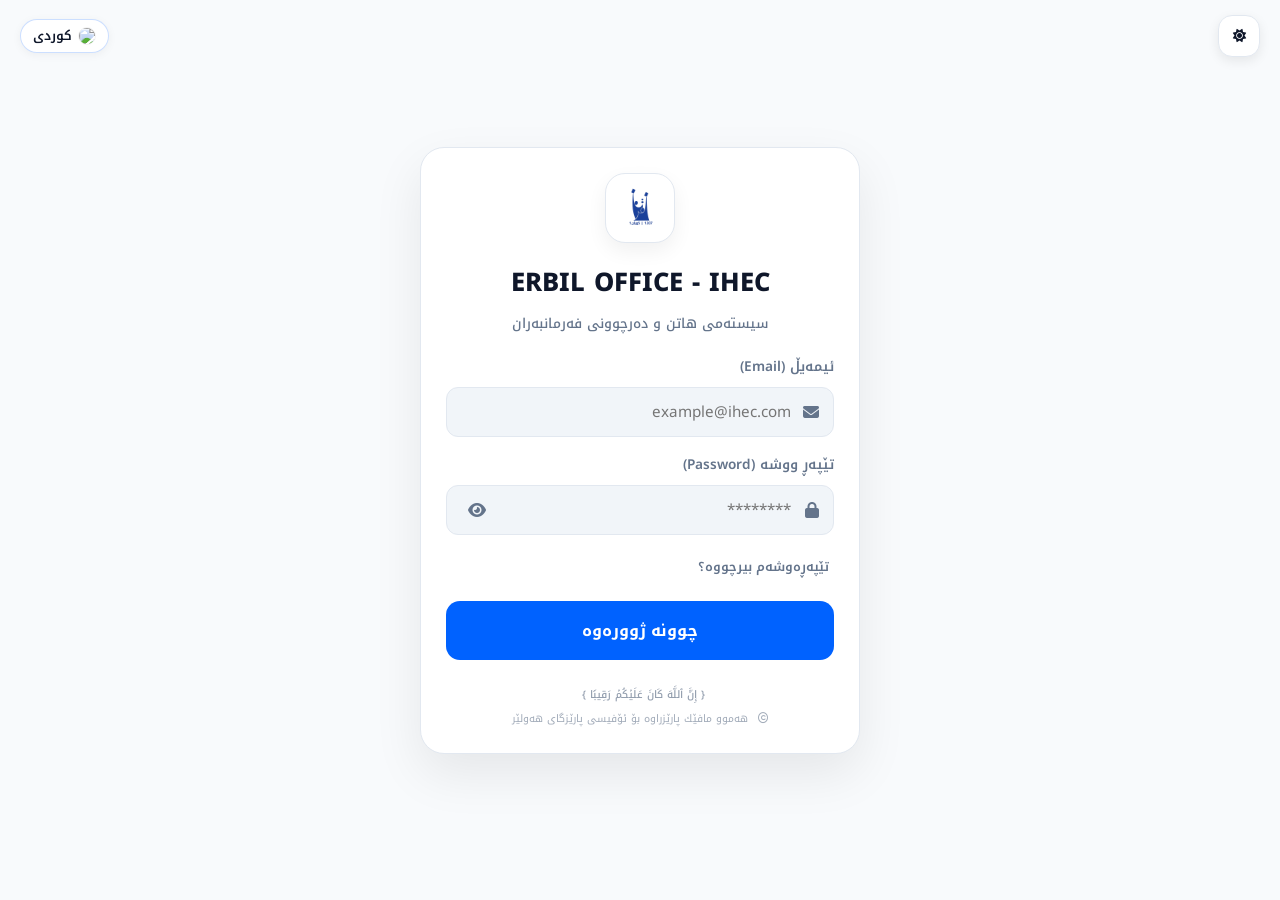
==== commit 664c34a4: "add forget password" ====
--- a/index.html
+++ b/index.html
@@ -59,6 +59,10 @@
             </div>
         </div>
 
+        <div class="forgot-container">
+            <a href="javascript:void(0)" class="forgot-link" onclick="openForgotModal()" data-i18n="forgotPass">تێپەڕەوشەم بیرچووە؟</a>
+        </div>
+
         <button class="login-btn" id="loginBtn" onclick="handleLogin()">
             <span id="btnText" data-i18n="loginBtnText">چوونە ژوورەوە</span>
             <div class="spinner" id="loader"></div>
@@ -72,6 +76,96 @@
         </div>
         <div class="copyright-text">
             <i class="far fa-copyright"></i> <span class="current-year"></span> <span data-i18n="copyrightText">هەموو مافێك پارێزراوە بۆ ئۆفیسی پارێزگای هەولێر</span>
+        </div>
+    </div>
+
+    <!-- Multi-Step Forgot Password Modal -->
+    <div id="forgotModal" class="modal-overlay">
+        <div class="modal-window update-card forgot-modal-width">
+            <div class="update-header forgot-header">
+                <div class="update-icon-wrapper">
+                    <i id="forgotIcon" class="fas fa-key"></i>
+                </div>
+            </div>
+            <div class="update-body">
+                <h3 id="forgotTitle" data-i18n="resetPass">ڕیسێتکردنی تێپەڕەوشە</h3>
+                
+                <!-- Step 1: Email Input -->
+                <div id="forgotStep1" class="forgot-step active">
+                    <p data-i18n="enterEmail" style="margin-bottom:15px;">ئیمەیڵەکەت بنووسە</p>
+                    <input type="email" id="forgotEmail" class="glass-input" placeholder="example@ihec.com" dir="ltr">
+                    <div id="emailError" class="error-msg-small" style="display:none; color:#ef4444; font-size:0.75rem; margin-top:8px; text-align:center;"></div>
+                    <button id="sendCodeBtn" class="login-btn" style="margin-top:20px;" onclick="handleForgotEmail()">
+                        <span class="btn-text" data-i18n="sendCode">ناردنی کۆد</span>
+                        <div class="spinner-small" style="display:none;"></div>
+                    </button>
+                </div>
+
+                <!-- Step 2: OTP Input -->
+                <div id="forgotStep2" class="forgot-step">
+                    <p data-i18n="enterOTP" style="margin-bottom:5px;">کۆدی نێردراو بنووسە</p>
+                    <div class="timer-box" style="margin-bottom:15px;">
+                        <span data-i18n="codeExpires" style="font-size:0.7rem; color:var(--text-sub);">کۆدەکە بەسەردەچێت لە:</span>
+                        <span id="forgotTimer" style="font-weight:bold; color:var(--primary); font-family:monospace;">02:00</span>
+                    </div>
+                    <input type="text" id="forgotOTP" class="glass-input" placeholder="000000" maxlength="6" style="text-align:center; letter-spacing:5px; font-size:1.4rem; font-weight:bold;" dir="ltr">
+                    <div id="otpError" class="error-msg-small" style="display:none; color:#ef4444; font-size:0.75rem; margin-top:8px; text-align:center;"></div>
+                    <button id="verifyCodeBtn" class="login-btn" style="margin-top:20px;" onclick="handleVerifyOTP()">
+                        <span class="btn-text" data-i18n="verifyCode">پشکنینی کۆد</span>
+                        <div class="spinner-small" style="display:none;"></div>
+                    </button>
+                </div>
+
+                <!-- Step 3: New Password Input -->
+                <div id="forgotStep3" class="forgot-step">
+                    <div class="input-group" style="text-align:right;">
+                        <label data-i18n="newPass">تێپەڕەوشەی نوێ</label>
+                        <div class="input-wrapper">
+                            <input type="password" id="forgotNewPass" class="glass-input" placeholder="••••••••">
+                            <i class="fas fa-lock input-icon"></i>
+                            <span class="eye-icon" onclick="toggleForgotPassVisibility('forgotNewPass')" role="button" aria-label="Toggle Password Visibility">
+                                <i class="fas fa-eye"></i>
+                            </span>
+                        </div>
+                        <div class="strength-meter" id="forgotStrengthBarContainer">
+                            <div class="bar" id="forgotStrengthBar"></div>
+                        </div>
+                        <div class="strength-label" id="forgotStrengthText"></div>
+                    </div>
+                    <div class="input-group" style="text-align:right; margin-top:10px;">
+                        <label data-i18n="confirmPass">دووپاتکردنەوە</label>
+                        <div class="input-wrapper">
+                            <input type="password" id="forgotConfirmPass" class="glass-input" placeholder="••••••••">
+                            <i class="fas fa-check-double input-icon"></i>
+                            <span class="eye-icon" onclick="toggleForgotPassVisibility('forgotConfirmPass')" role="button" aria-label="Toggle Password Visibility">
+                                <i class="fas fa-eye"></i>
+                            </span>
+                        </div>
+                    </div>
+                    <!-- ئەم بەشەی خوارەوە بۆ نیشاندانی هاوتا بوونی پاسوۆردەکان پێویستە -->
+                    <div id="forgotMatchFeedback" class="match-feedback">
+                        <i class="fas"></i> <span></span>
+                    </div>
+                    <div id="passMatchError" class="error-msg-small" style="display:none; color:#ef4444; font-size:0.75rem; margin-top:8px; text-align:center;"></div>
+                    <button id="resetPassBtn" class="login-btn" style="margin-top:20px;" onclick="handleResetPassword()">
+                        <span class="btn-text" data-i18n="updatePass">نوێکردنەوەی پاسوۆرد</span>
+                        <div class="spinner-small" style="display:none;"></div>
+                    </button>
+                </div>
+
+                <!-- Step 4: Success Message -->
+                <div id="forgotStep4" class="forgot-step">
+                    <div class="success-checkmark">
+                        <i class="fas fa-check-circle" style="font-size:3rem; color:#22c55e;"></i>
+                    </div>
+                    <p data-i18n="passSuccess" style="margin:15px 0;">پاسوۆردەکەت بە سەرکەوتوویی گۆڕدرا!</p>
+                    <button class="login-btn" onclick="closeForgotModal()">
+                        <span data-i18n="close">داخستن</span>
+                    </button>
+                </div>
+
+                <button class="modal-close-link mini-close" onclick="closeForgotModal()" style="margin-top:20px; border:none; background:none; cursor:pointer; color:var(--text-sub);" data-i18n="close">داخستن</button>
+            </div>
         </div>
     </div>
 
--- a/style.css
+++ b/style.css
@@ -34,6 +34,20 @@
     margin: 0;
     padding: 0;
     -webkit-tap-highlight-color: transparent;
+    /* ڕێگری لە دەستنیشانکردنی دەق بۆ هەموو ئەپەکە */
+    -webkit-user-select: none;
+    -moz-user-select: none;
+    -ms-user-select: none;
+    user-select: none;
+    -webkit-touch-callout: none; /* ڕێگری لە مینیووی کۆپی لە مۆبایل */
+}
+
+/* ڕێگەدان بە دەستنیشانکردن تەنها لە خانەکانی نووسیندا */
+input, textarea {
+    -webkit-user-select: text;
+    -moz-user-select: text;
+    -ms-user-select: text;
+    user-select: text;
 }
 
 /* Custom Modern Scrollbar */
@@ -56,6 +70,10 @@
     background: var(--text-sub); /* ڕەنگەکە ناگۆڕێت لە کاتی هۆڤەر */
 }
 
+html {
+    background-color: var(--bg-color); /* دڵنیابوونەوە لەوەی پشتینەی بنەڕەتی ڕەنگێکی جێگیرە */
+}
+
 body {
    background-color: var(--bg-color);
     color: var(--text-main); /* Use new variable name */
@@ -63,8 +81,15 @@
     justify-content: center;
     align-items: center;
     min-height: 100vh;
-     transition: background-color 0.5s ease;
+    transition: background-color 0.5s ease, opacity 0.4s ease, transform 0.4s ease;
     overflow-x: hidden;
+}
+
+.page-slide-left {
+    opacity: 0;
+    transform: translateX(-100px);
+    transition: transform 0.5s cubic-bezier(0.32, 0.72, 0, 1), opacity 0.5s ease;
+    pointer-events: none;
 }
 
 .top-controls {
@@ -78,6 +103,16 @@
     padding: 15px 20px;
     z-index: 100;
     background: transparent;
+}
+
+/* کڵاسی نوێ بۆ جێگیرکردنی دوگمەکان لە لای چەپ بەبێ ئینلاین ستایل */
+.top-controls.justify-end {
+    justify-content: flex-end;
+}
+
+.top-control-group {
+    display: flex;
+    gap: 10px; /* بۆشاییەکی کەم و جوان لە نێوان هەردوو دوگمەکە */
 }
 
 .theme-toggle-btn, .icon-btn {
@@ -111,6 +146,31 @@
     transform: translateY(-2px);
     border-color: var(--primary);
     background: rgba(0, 98, 255, 0.05);
+}
+
+.settings-toggle-btn {
+    margin-left: 0; /* لابردنی مارجین چونکە ئێستا لەناو دیڤێکی Flex دایە */
+}
+
+.settings-toggle-btn i {
+    transition: all 0.5s cubic-bezier(0.34, 1.56, 0.64, 1);
+    font-size: 1.25rem;
+    color: var(--text-main);
+}
+
+.settings-toggle-btn:active {
+    transform: scale(0.9) rotate(-5deg);
+}
+
+.fa-spin-once {
+    animation: settingsSpin 0.7s cubic-bezier(0.34, 1.56, 0.64, 1);
+    color: var(--primary);
+}
+
+@keyframes settingsSpin {
+    0% { transform: rotate(0deg) scale(1); }
+    40% { transform: rotate(120deg) scale(1.15); }
+    100% { transform: rotate(180deg) scale(1); }
 }
 
 .flag-img {
@@ -222,6 +282,64 @@
     to { opacity: 1; transform: translateY(0); }
 }
 
+.forgot-container {
+    text-align: right;
+    margin-bottom: 20px;
+    padding: 0 5px;
+}
+
+.forgot-link {
+    color: var(--text-sub);
+    font-size: 0.8rem;
+    text-decoration: none;
+    font-weight: 600;
+    transition: var(--transition);
+}
+
+.forgot-link:hover {
+    color: var(--primary);
+}
+
+.forgot-step {
+    display: none;
+    animation: fadeIn 0.4s ease;
+}
+
+/* لابردنی چاوی بنەڕەتی وێبگەڕ بۆ ڕێگری لە دووبارە بوونەوە */
+input::-ms-reveal,
+input::-ms-clear,
+input::-webkit-contacts-auto-fill-button {
+    display: none !important;
+}
+
+.forgot-step.active {
+    display: block;
+}
+
+.forgot-header {
+    background: linear-gradient(135deg, #0cb7c6, #e766b2) !important;
+}
+
+.spinner-small {
+    width: 18px;
+    height: 18px;
+    border: 2px solid rgba(255, 255, 255, 0.3);
+    border-top-color: #fff;
+    border-radius: 50%;
+    animation: spin 0.8s linear infinite;
+}
+
+.timer-box {
+    display: flex;
+    justify-content: center;
+    gap: 8px;
+    align-items: center;
+}
+
+.forgot-modal-width {
+    max-width: 360px !important;
+}
+
 .logo-box {
     width: 70px;
     height: 70px;
@@ -276,13 +394,56 @@
 .eye-icon {
     position: absolute;
     left: 15px;
+    width: 32px;
+    height: 32px;
     cursor: pointer;
     color: var(--text-sub);
     display: flex;
     align-items: center;
+    justify-content: center;
     z-index: 10;
-}
-
+    transition: var(--transition);
+    border-radius: 50%;
+}
+
+.eye-icon:hover {
+    color: var(--primary);
+    background: rgba(var(--primary-rgb), 0.08);
+}
+
+.eye-icon i {
+    font-size: 1rem;
+    transition: all 0.3s ease;
+}
+
+.eye-icon i.active {
+    color: var(--primary);
+}
+
+.eye-icon-anim {
+    animation: eyeBounce 0.3s cubic-bezier(0.175, 0.885, 0.32, 1.275);
+}
+
+@keyframes eyeBounce {
+    0% { transform: scale(1); }
+    50% { transform: scale(1.2); }
+    100% { transform: scale(1); }
+}
+
+@keyframes spin {
+    from { transform: rotate(0deg); }
+    to { transform: rotate(360deg); }
+}
+
+.spinner {
+    width: 18px;
+    height: 18px;
+    border: 2px solid rgba(255, 255, 255, 0.3);
+    border-top-color: #fff;
+    border-radius: 50%;
+    animation: spin 0.8s linear infinite;
+    display: none;
+}
 .login-btn {
     width: 100%;
     padding: 14px;
@@ -348,6 +509,212 @@
     display: flex;
     justify-content: center;
 }
+
+.calendar-workshop {
+    background: rgba(99, 102, 241, 0.15) !important;
+    border: 1px solid #6366f1 !important;
+    color: #4f46e5 !important;
+    font-weight: 700;
+}
+
+.calendar-mobile-team {
+    background: rgba(20, 184, 166, 0.15) !important;
+    border: 1px solid #14b8a6 !important;
+    color: #0d9488 !important;
+    font-weight: 700;
+}
+
+/* --- Compliance Card Styling --- */
+.compliance-card {
+    background: var(--card-bg);
+    border: 1px solid var(--border-color);
+    padding: 12px 18px;
+    border-radius: 20px;
+    margin-top: -10px;
+    margin-bottom: 20px;
+    box-shadow: var(--shadow);
+    display: flex;
+    align-items: center;
+    gap: 20px;
+    position: relative;
+    overflow: hidden;
+}
+
+.compliance-header {
+    text-align: center;
+    min-width: 100px;
+    display: flex;
+    flex-direction: column;
+    justify-content: center;
+}
+
+.compliance-title {
+    font-size: 0.6rem;
+    font-weight: 800;
+    background: rgba(var(--primary-rgb), 0.1);
+    color: var(--primary);
+    padding: 2px 8px;
+    border-radius: 6px;
+    align-self: center;
+    margin-bottom: 4px;
+    white-space: nowrap;
+}
+
+.total-percentage {
+    font-size: 2.6rem;
+    font-weight: 900;
+    font-family: 'Inter', -apple-system, BlinkMacSystemFont, "Segoe UI", Roboto, sans-serif;
+    line-height: 0.8;
+    letter-spacing: -2.5px;
+    margin-top: 2px;
+}
+
+.compliance-bars {
+    flex: 1;
+    display: flex;
+    flex-direction: column;
+    gap: 8px;
+}
+
+.bar-item {
+    display: flex;
+    flex-direction: column;
+    gap: 3px;
+}
+
+.bar-label {
+    display: flex;
+    justify-content: space-between;
+    font-size: 0.68rem;
+    font-weight: 800;
+    color: var(--text-sub);
+}
+
+.progress-bg {
+    height: 6px;
+    background: var(--input-bg);
+    border-radius: 10px;
+    overflow: hidden;
+}
+
+.progress-fill {
+    height: 100%;
+    border-radius: 10px;
+    transition: width 1.5s cubic-bezier(0.34, 1.56, 0.64, 1);
+    width: 0%;
+}
+
+/* ڕەنگە زیرەکەکان */
+.compliance-excellent { color: #22c55e !important; }
+.compliance-good { color: #f59e0b !important; }
+.compliance-poor { color: #ef4444 !important; }
+
+.bg-excellent { background: linear-gradient(90deg, #22c55e, #4ade80) !important; }
+.bg-good { background: linear-gradient(90deg, #f59e0b, #fbbf24) !important; }
+.bg-poor { background: linear-gradient(90deg, #ef4444, #f87171) !important; }
+
+/* --- Modal Compliance Styling --- */
+.modal-compliance-box {
+    background: var(--input-bg);
+    padding: 12px 15px;
+    border-radius: 16px;
+    margin: 10px 0;
+    border: 1px solid var(--border-color);
+}
+
+.m-comp-header {
+    display: flex;
+    justify-content: space-between;
+    align-items: center;
+    margin-bottom: 8px;
+}
+
+.m-comp-title {
+    font-size: 0.7rem;
+    font-weight: 800;
+    color: var(--text-sub);
+}
+
+.m-comp-value {
+    font-size: 1.2rem;
+    font-weight: 900;
+    font-family: 'Inter', sans-serif;
+}
+
+/* Password Strength UI */
+.strength-meter {
+    height: 4px;
+    background: var(--input-bg);
+    border-radius: 10px;
+    margin-top: 6px;
+    overflow: hidden;
+    display: none; /* شاردنەوە لە سەرەتادا */
+}
+
+.strength-meter .bar {
+    height: 100%;
+    width: 0%;
+    transition: all 0.4s ease;
+}
+
+.strength-label {
+    font-size: 0.6rem;
+    font-weight: 700;
+    margin-top: 4px;
+    display: none; /* شاردنەوە لە سەرەتادا */
+    align-items: center;
+    justify-content: center;
+    padding: 3px 12px;
+    border-radius: 6px;
+    transition: all 0.4s ease;
+    line-height: 1;
+}
+
+.strength-label:not(:empty) {
+    margin-bottom: 2px;
+}
+
+.match-feedback {
+    font-size: 0.7rem;
+    margin-top: 6px;
+    display: none;
+    align-items: center;
+    gap: 5px;
+    font-weight: 600;
+}
+
+/* States */
+.weak { background: #ef4444 !important; color: white !important; }
+.medium { background: #f59e0b !important; color: white !important; }
+.strong { background: #22c55e !important; color: white !important; }
+.very-strong { background: #0ea5e9 !important; color: white !important; }
+
+.match-success { color: #22c55e; display: flex; }
+.match-error { color: #ef4444; display: flex; }
+
+/* Ensure eye icon is always visible */
+.eye-icon {
+    position: absolute;
+    left: 15px;
+    width: 32px;
+    height: 32px;
+    cursor: pointer;
+    color: var(--text-sub);
+    display: flex;
+    align-items: center;
+    justify-content: center;
+    z-index: 10;
+    transition: var(--transition);
+    border-radius: 50%;
+}
+
+.m-comp-bars {
+    display: flex;
+    gap: 4px;
+}
+
+.m-bar { flex: 1; height: 4px; background: var(--border-color); border-radius: 4px; overflow: hidden; }
+.m-fill { height: 100%; border-radius: 4px; transition: width 1s ease; }
 
 /* Modern Update Modal Specific Styling */
 .update-card {
@@ -536,6 +903,80 @@
 .has-record { border: 2px solid var(--primary); color: var(--primary); font-weight: 700; }
 .today { background: var(--accent-pink) !important; color: white !important; }
 
+.calendar-leave {
+    background: rgba(255, 193, 7, 0.15) !important;
+    border: 1px solid #ffc107 !important;
+    color: #b48900 !important;
+    font-weight: 700;
+}
+
+/* Custom Modern Dropdown Styles */
+.custom-select {
+    position: relative;
+    width: 100%;
+    text-align: right;
+}
+
+.select-trigger {
+    width: 100%;
+    height: 40px;
+    padding: 0 15px;
+    border-radius: 12px;
+    border: 1px solid var(--border-color);
+    background: var(--input-bg);
+    color: var(--text-main);
+    font-size: 0.85rem;
+    font-weight: 600;
+    display: flex;
+    align-items: center;
+    justify-content: space-between;
+    cursor: pointer;
+    transition: var(--transition);
+}
+
+.custom-select.active .select-trigger {
+    border-color: var(--primary);
+    background: var(--card-bg);
+    box-shadow: 0 0 0 4px rgba(var(--primary-rgb), 0.1);
+}
+
+.options-list {
+    position: absolute;
+    top: calc(100% + 5px);
+    left: 0;
+    right: 0;
+    background: var(--card-bg);
+    border: 1px solid var(--border-color);
+    border-radius: 12px;
+    box-shadow: var(--shadow);
+    z-index: 1000;
+    max-height: 200px;
+    overflow-y: auto;
+    padding: 5px;
+    opacity: 0;
+    visibility: hidden;
+    transform: translateY(-10px);
+    transition: all 0.3s cubic-bezier(0.34, 1.56, 0.64, 1);
+}
+
+.custom-select.active .options-list {
+    opacity: 1;
+    visibility: visible;
+    transform: translateY(0);
+}
+
+.option {
+    padding: 10px 12px;
+    border-radius: 8px;
+    font-size: 0.85rem;
+    font-weight: 600;
+    cursor: pointer;
+    transition: 0.2s;
+}
+
+.option:hover { background: var(--input-bg); color: var(--primary); }
+.option.selected { background: rgba(var(--primary-rgb), 0.1); color: var(--primary); }
+
 .weekend-day {
     color: #ef4444; /* ڕەنگی سور بۆ دەقی ڕۆژەکە */
     background: rgba(239, 68, 68, 0.08); /* پاشبنەمایەکی زۆر کاڵ بۆ ناسینەوەی پشوو */
@@ -578,6 +1019,21 @@
     height: auto !important;
 }
 
+}
+
+[data-theme="dark"] input[type="date"]::-webkit-calendar-picker-indicator,
+[data-theme="dark"] input[type="time"]::-webkit-calendar-picker-indicator {
+    filter: invert(0.7) sepia(1) saturate(5) hue-rotate(200deg); /* شینێکی گەشاوە بۆ دۆخی تاریک */
+}
+
+input[type="date"]:focus::-webkit-calendar-picker-indicator {
+ height: auto !important;
+}
+
+.calendar-nav-btn i {
+    color: var(--primary);
+}
+
     .calendar-grid {
         gap: 3px;
     }
@@ -592,7 +1048,6 @@
         padding: 20px;
         border-radius: 20px;
     }
-}
 
 /* Dashboard Layout Improvements */
 .dashboard-container {
@@ -1133,10 +1588,222 @@
     margin-top: 5px;
 }
 @media (max-width: 640px) {
-    .developer-credit { margin-top: 18px; font-size: 0.5rem; }
-    .copyright-text { font-size: 0.5rem; margin-bottom: 5px; }
+    .developer-credit { margin-top: 18px; font-size: 0.5.5rem; }
+    .copyright-text { font-size: 0.6rem; margin-bottom: 5px; }
 }
 
 .developer-credit:hover { opacity: 1; color: var(--primary); }
 .developer-credit i { font-size: 0.85rem; }
-.dev-name { font-weight: 700; color: var(--text-main); }+.dev-name { font-weight: 700; color: var(--text-main); }
+
+/* --- Sub-Admin Panel Improvements --- */
+.sub-admin-panel .panel-title {
+    margin-bottom: 15px;
+    font-size: 1rem;
+    color: var(--primary);
+    font-weight: 800;
+    display: flex;
+    align-items: center;
+    gap: 10px;
+}
+
+.sub-admin-panel .history-btn {
+    margin: 0 !important;
+    height: 48px !important;
+    font-size: 0.85rem !important;
+    background: rgba(var(--primary-rgb), 0.05) !important;
+    color: var(--primary) !important;
+    border: 1px dashed var(--primary) !important;
+    box-shadow: none !important;
+    border-radius: 14px !important;
+}
+
+.leave-management-card {
+    border: 1px solid var(--border-color);
+    padding: 18px;
+    border-radius: 20px;
+    background: var(--bg-color);
+    display: flex;
+    flex-direction: column;
+    gap: 15px;
+    box-shadow: inset 0 2px 4px rgba(0,0,0,0.02);
+}
+
+.leave-label {
+    font-size: 0.85rem !important;
+    font-weight: 800 !important;
+    color: var(--text-main) !important;
+    margin-bottom: 2px !important;
+}
+
+.date-range-container {
+    display: flex;
+    gap: 12px;
+    width: 100%;
+}
+
+.input-wrapper-labeled {
+    display: flex;
+    flex-direction: column;
+    flex: 1;
+    gap: 6px;
+    min-width: 0;
+}
+
+.input-wrapper-labeled label {
+    font-size: 0.72rem;
+    font-weight: 800;
+    color: var(--primary);
+    display: flex;
+    align-items: center;
+    gap: 5px;
+    padding: 0 4px;
+}
+
+.input-wrapper-labeled .glass-input {
+    height: 48px !important;
+    border-radius: 12px !important;
+    font-weight: 700 !important;
+    font-size: 0.85rem !important;
+    background: var(--card-bg) !important;
+    color: var(--text-main) !important;
+    border: 1px solid var(--border-color) !important;
+    padding: 0 12px !important;
+    line-height: 48px !important;
+    display: block !important;
+    box-shadow: 0 2px 8px rgba(0,0,0,0.03);
+}
+
+.save-leave-btn {
+    height: 50px !important;
+    font-size: 0.95rem !important;
+    border-radius: 14px !important;
+    margin-top: 5px !important;
+    box-shadow: 0 4px 15px rgba(var(--primary-rgb), 0.25) !important;
+}
+
+@media (max-width: 480px) {
+    .date-range-container { gap: 8px; }
+    .input-wrapper-labeled label { font-size: 0.65rem; }
+    .input-wrapper-labeled .glass-input { 
+        height: 46px !important; 
+        line-height: 46px !important;
+        font-size: 0.8rem !important;
+        padding: 0 8px !important;
+        text-align: center;
+    }
+    .sub-admin-panel .history-btn span,
+    .save-leave-btn span {
+        font-size: 0.85rem;
+    }
+}
+
+/* --- Advanced Success Checkout Modal --- */
+.checkout-success-modal {
+    position: relative;
+    overflow: hidden;
+    padding: 0 !important;
+    border: none !important;
+    background: var(--card-bg) !important;
+}
+
+.success-visual-header {
+    height: 130px;
+    background: linear-gradient(135deg, var(--primary), var(--primary-hover));
+    position: relative;
+    display: flex;
+    justify-content: center;
+    align-items: center;
+    overflow: hidden;
+}
+
+.confetti-piece {
+    position: absolute;
+    width: 8px;
+    height: 8px;
+    background: rgba(255,255,255,0.3);
+    top: -10%;
+    animation: confettiFall 3s infinite linear;
+}
+
+@keyframes confettiFall {
+    0% { transform: translateY(0) rotate(0); opacity: 1; }
+    100% { transform: translateY(200px) rotate(720deg); opacity: 0; }
+}
+
+.check-circle-wrapper {
+    width: 80px;
+    height: 80px;
+    background: white;
+    border-radius: 50%;
+    display: flex;
+    justify-content: center;
+    align-items: center;
+    box-shadow: 0 10px 25px rgba(0,0,0,0.1);
+    z-index: 2;
+    animation: checkJump 0.6s cubic-bezier(0.175, 0.885, 0.32, 1.275);
+}
+
+@keyframes checkJump {
+    0% { transform: scale(0); }
+    70% { transform: scale(1.1); }
+    100% { transform: scale(1); }
+}
+
+.check-circle-wrapper i {
+    font-size: 2.2rem;
+    color: var(--primary);
+}
+
+.success-content-body {
+    padding: 20px 20px;
+    text-align: center;
+}
+
+.success-title {
+    font-size: 1.25rem;
+    font-weight: 800;
+    color: var(--text-main);
+    margin-bottom: 8px;
+}
+
+.success-msg {
+    font-size: 0.85rem;
+    color: var(--text-sub);
+    line-height: 1.5;
+    margin-bottom: 15px;
+}
+
+.modern-time-grid {
+    display: grid;
+    grid-template-columns: 1fr 1fr;
+    gap: 15px;
+    margin-bottom: 20px;
+}
+
+.time-card-modern {
+    background: var(--input-bg);
+    padding: 15px;
+    border-radius: 20px;
+    border: 1px solid var(--border-color);
+    transition: transform 0.3s ease;
+}
+
+.time-card-modern:hover { transform: translateY(-3px); }
+
+.time-card-modern .t-icon {
+    width: 35px;
+    height: 35px;
+    border-radius: 10px;
+    display: flex;
+    align-items: center;
+    justify-content: center;
+    margin: 0 auto 10px;
+    font-size: 0.9rem;
+}
+
+.t-in { background: rgba(var(--primary-rgb), 0.15); color: var(--primary); }
+.t-out { background: rgba(220, 38, 38, 0.15); color: #b91c1c; }
+
+.time-card-modern .t-label { font-size: 0.65rem; font-weight: 700; color: var(--text-sub); display: block; margin-bottom: 2px; }
+.time-card-modern .t-value { font-size: 1.1rem; font-weight: 900; color: var(--text-main); font-family: 'Inter', sans-serif; }
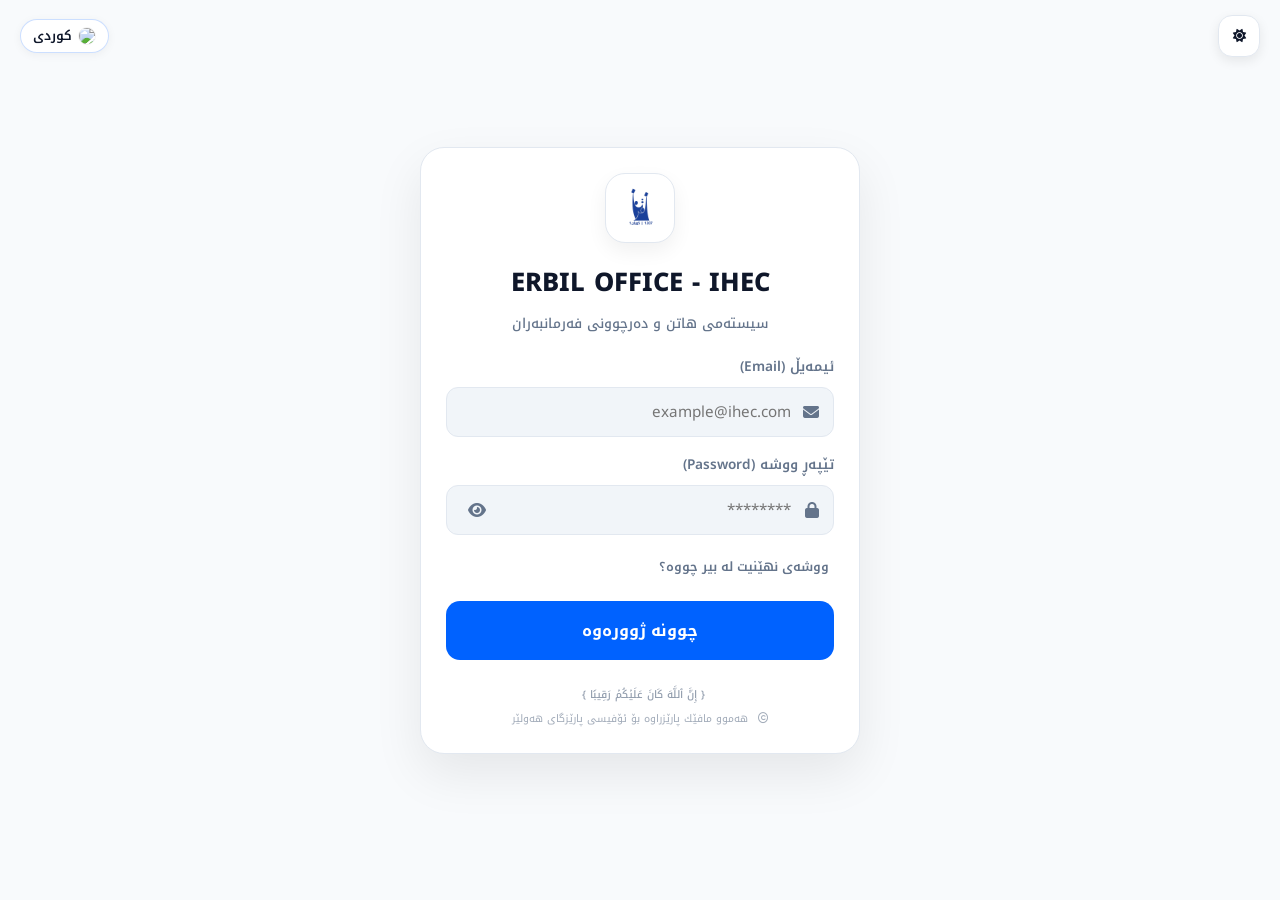
==== commit 9185bd8f: "update lang" ====
--- a/index.html
+++ b/index.html
@@ -92,33 +92,33 @@
                 
                 <!-- Step 1: Email Input -->
                 <div id="forgotStep1" class="forgot-step active">
-                    <p data-i18n="enterEmail" style="margin-bottom:15px;">ئیمەیڵەکەت بنووسە</p>
+                    <p data-i18n="enterEmail" class="forgot-desc">ئیمەیڵەکەت بنووسە</p>
                     <input type="email" id="forgotEmail" class="glass-input" placeholder="example@ihec.com" dir="ltr">
-                    <div id="emailError" class="error-msg-small" style="display:none; color:#ef4444; font-size:0.75rem; margin-top:8px; text-align:center;"></div>
-                    <button id="sendCodeBtn" class="login-btn" style="margin-top:20px;" onclick="handleForgotEmail()">
+                    <div id="emailError" class="error-msg-small"></div>
+                    <button id="sendCodeBtn" class="login-btn mt-20" onclick="handleForgotEmail()">
                         <span class="btn-text" data-i18n="sendCode">ناردنی کۆد</span>
-                        <div class="spinner-small" style="display:none;"></div>
+                        <div class="spinner-small"></div>
                     </button>
                 </div>
 
                 <!-- Step 2: OTP Input -->
                 <div id="forgotStep2" class="forgot-step">
-                    <p data-i18n="enterOTP" style="margin-bottom:5px;">کۆدی نێردراو بنووسە</p>
-                    <div class="timer-box" style="margin-bottom:15px;">
-                        <span data-i18n="codeExpires" style="font-size:0.7rem; color:var(--text-sub);">کۆدەکە بەسەردەچێت لە:</span>
-                        <span id="forgotTimer" style="font-weight:bold; color:var(--primary); font-family:monospace;">02:00</span>
-                    </div>
-                    <input type="text" id="forgotOTP" class="glass-input" placeholder="000000" maxlength="6" style="text-align:center; letter-spacing:5px; font-size:1.4rem; font-weight:bold;" dir="ltr">
-                    <div id="otpError" class="error-msg-small" style="display:none; color:#ef4444; font-size:0.75rem; margin-top:8px; text-align:center;"></div>
-                    <button id="verifyCodeBtn" class="login-btn" style="margin-top:20px;" onclick="handleVerifyOTP()">
+                    <p data-i18n="enterOTP" class="mb-5">کۆدی نێردراو بنووسە</p>
+                    <div class="timer-box">
+                        <span data-i18n="codeExpires" class="otp-expiry-text">کۆدەکە بەسەردەچێت لە:</span>
+                        <span id="forgotTimer" class="otp-timer">02:00</span>
+                    </div>
+                    <input type="text" id="forgotOTP" class="glass-input otp-input-field" placeholder="000000" maxlength="6" dir="ltr">
+                    <div id="otpError" class="error-msg-small"></div>
+                    <button id="verifyCodeBtn" class="login-btn mt-20" onclick="handleVerifyOTP()">
                         <span class="btn-text" data-i18n="verifyCode">پشکنینی کۆد</span>
-                        <div class="spinner-small" style="display:none;"></div>
+                        <div class="spinner-small"></div>
                     </button>
                 </div>
 
                 <!-- Step 3: New Password Input -->
                 <div id="forgotStep3" class="forgot-step">
-                    <div class="input-group" style="text-align:right;">
+                    <div class="input-group align-right">
                         <label data-i18n="newPass">تێپەڕەوشەی نوێ</label>
                         <div class="input-wrapper">
                             <input type="password" id="forgotNewPass" class="glass-input" placeholder="••••••••">
@@ -132,7 +132,7 @@
                         </div>
                         <div class="strength-label" id="forgotStrengthText"></div>
                     </div>
-                    <div class="input-group" style="text-align:right; margin-top:10px;">
+                    <div class="input-group align-right mt-10">
                         <label data-i18n="confirmPass">دووپاتکردنەوە</label>
                         <div class="input-wrapper">
                             <input type="password" id="forgotConfirmPass" class="glass-input" placeholder="••••••••">
@@ -146,25 +146,25 @@
                     <div id="forgotMatchFeedback" class="match-feedback">
                         <i class="fas"></i> <span></span>
                     </div>
-                    <div id="passMatchError" class="error-msg-small" style="display:none; color:#ef4444; font-size:0.75rem; margin-top:8px; text-align:center;"></div>
-                    <button id="resetPassBtn" class="login-btn" style="margin-top:20px;" onclick="handleResetPassword()">
+                    <div id="passMatchError" class="error-msg-small"></div>
+                    <button id="resetPassBtn" class="login-btn mt-20" onclick="handleResetPassword()">
                         <span class="btn-text" data-i18n="updatePass">نوێکردنەوەی پاسوۆرد</span>
-                        <div class="spinner-small" style="display:none;"></div>
+                        <div class="spinner-small"></div>
                     </button>
                 </div>
 
                 <!-- Step 4: Success Message -->
                 <div id="forgotStep4" class="forgot-step">
                     <div class="success-checkmark">
-                        <i class="fas fa-check-circle" style="font-size:3rem; color:#22c55e;"></i>
-                    </div>
-                    <p data-i18n="passSuccess" style="margin:15px 0;">پاسوۆردەکەت بە سەرکەوتوویی گۆڕدرا!</p>
+                        <i class="fas fa-check-circle success-icon-large"></i>
+                    </div>
+                    <p data-i18n="passSuccess" class="mb-15 mt-10">پاسوۆردەکەت بە سەرکەوتوویی گۆڕدرا!</p>
                     <button class="login-btn" onclick="closeForgotModal()">
                         <span data-i18n="close">داخستن</span>
                     </button>
                 </div>
 
-                <button class="modal-close-link mini-close" onclick="closeForgotModal()" style="margin-top:20px; border:none; background:none; cursor:pointer; color:var(--text-sub);" data-i18n="close">داخستن</button>
+                <button class="modal-close-link mini-close forgot-close-btn" onclick="closeForgotModal()" data-i18n="close">داخستن</button>
             </div>
         </div>
     </div>
--- a/style.css
+++ b/style.css
@@ -90,6 +90,87 @@
     transform: translateX(-100px);
     transition: transform 0.5s cubic-bezier(0.32, 0.72, 0, 1), opacity 0.5s ease;
     pointer-events: none;
+}
+
+/* Helper Classes */
+.mt-10 { margin-top: 10px; }
+.mt-20 { margin-top: 20px; }
+.mb-5 { margin-bottom: 5px; }
+.mb-15 { margin-bottom: 15px; }
+.align-right { text-align: right; }
+.text-center { text-align: center; }
+
+/* Forgot Password Modal Styles */
+.forgot-header {
+    background: linear-gradient(135deg, #0cb7c6, #e766b2) !important;
+}
+
+.forgot-modal-width {
+    max-width: 360px !important;
+}
+
+.forgot-desc {
+    margin-bottom: 15px;
+}
+
+.timer-box {
+    display: flex;
+    justify-content: center;
+    gap: 8px;
+    align-items: center;
+    margin-bottom: 15px;
+}
+
+.otp-expiry-text {
+    font-size: 0.7rem;
+    color: var(--text-sub);
+}
+
+.otp-timer {
+    font-weight: bold;
+    color: var(--primary);
+    font-family: monospace;
+}
+
+.otp-input-field {
+    text-align: center;
+    letter-spacing: 5px;
+    font-size: 1.4rem;
+    font-weight: bold;
+}
+
+.error-msg-small {
+    display: none;
+    color: #ef4444;
+    font-size: 0.75rem;
+    margin-top: 8px;
+    text-align: center;
+}
+
+.spinner-small {
+    width: 18px;
+    height: 18px;
+    border: 2px solid rgba(255, 255, 255, 0.3);
+    border-top-color: #fff;
+    border-radius: 50%;
+    animation: spin 0.8s linear infinite;
+    display: none;
+    margin: 0 auto;
+}
+
+.success-icon-large {
+    font-size: 3rem;
+    color: #22c55e;
+}
+
+.forgot-close-btn {
+    margin-top: 20px;
+    border: none;
+    background: none;
+    cursor: pointer;
+    color: var(--text-sub);
+    display: block;
+    width: 100%;
 }
 
 .top-controls {
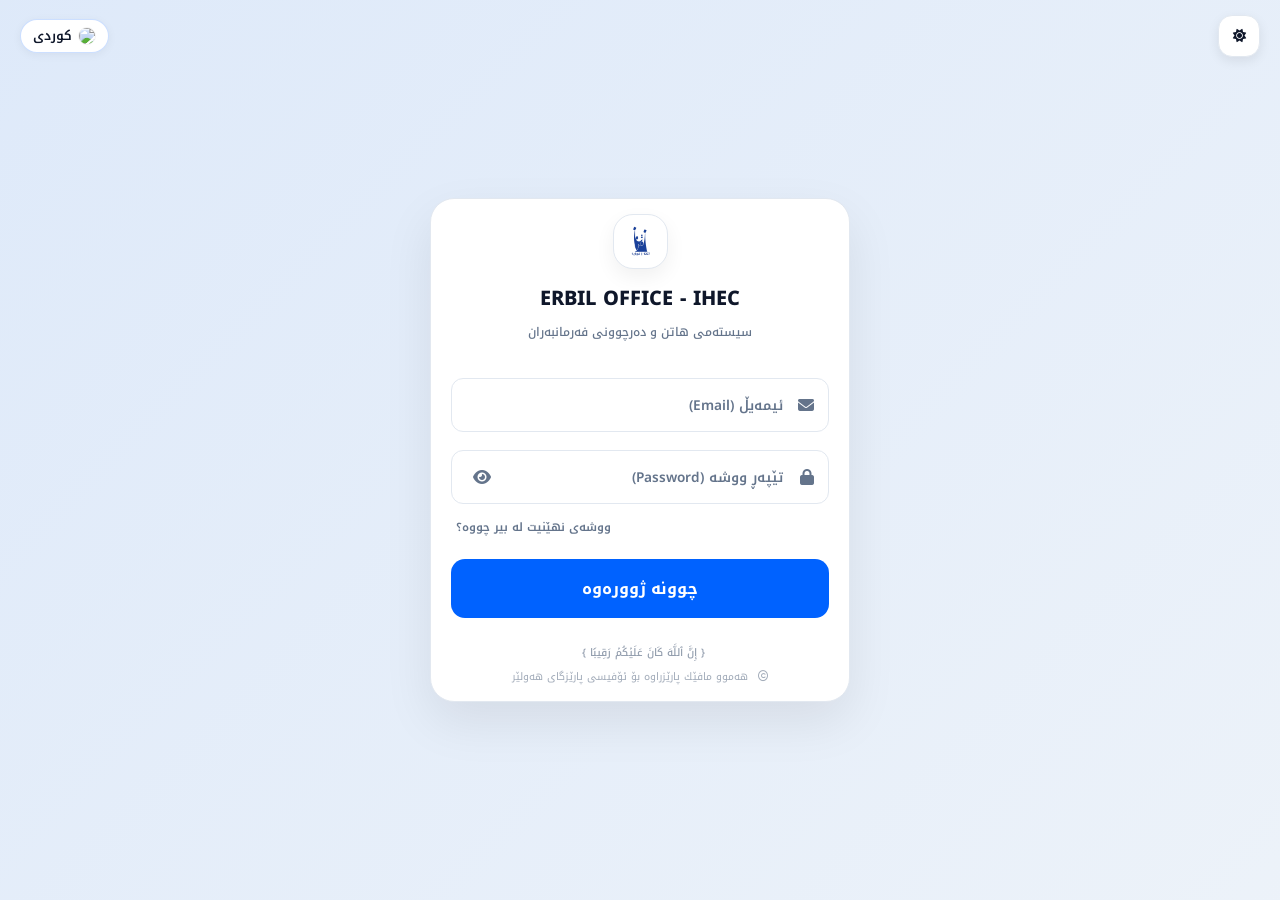
==== commit 22c28c41: "update card login" ====
--- a/index.html
+++ b/index.html
@@ -8,11 +8,11 @@
     <link href="https://fonts.googleapis.com/css2?family=Noto+Kufi+Arabic:wght@300;500;700&display=swap" rel="stylesheet">
     <link rel="stylesheet" href="https://cdnjs.cloudflare.com/ajax/libs/font-awesome/6.4.0/css/all.min.css">
 <!-- PWA Settings -->
-    <link rel="manifest" href="manifest.json">
+    <link rel="manifest" href="/manifest.json">
     <meta name="apple-mobile-web-app-capable" content="yes">
     <meta name="apple-mobile-web-app-status-bar-style" content="default">
-    <link rel="apple-touch-icon" href="assets/icon.png">
-    <link rel="stylesheet" href="style.css">
+    <link rel="apple-touch-icon" href="/assets/icon.png">
+    <link rel="stylesheet" href="/style.css">
 </head>
 <body>
 
@@ -41,17 +41,17 @@
         <p class="subtitle" data-i18n="subtitle">Erbil Office - ئۆفیسی هەولێر</p>
 
         <div class="input-group">
-            <label data-i18n="emailLabel">ئیمەیڵی فەرمی</label>
             <div class="input-wrapper">
-                <input type="email" id="email" placeholder="example@ihec.com" autocomplete="off" dir="rtl">
+                <input type="email" id="email" placeholder=" " autocomplete="off" dir="rtl">
+                <label class="floating-label" data-i18n="emailLabel">ئیمەیڵی فەرمی</label>
                 <i class="fas fa-envelope input-icon"></i>
             </div>
         </div>
 
         <div class="input-group">
-            <label data-i18n="passLabel">تێپەڕەوشە (پاسوۆرد)</label>
             <div class="input-wrapper">
-                <input type="password" id="password" placeholder="********" dir="rtl">
+                <input type="password" id="password" placeholder=" " dir="rtl">
+                <label class="floating-label" data-i18n="passLabel">تێپەڕەوشە (پاسوۆرد)</label>
                 <i class="fas fa-lock input-icon"></i>
                 <span class="eye-icon" onclick="togglePassword()" role="button" aria-label="Toggle Password Visibility">
                     <i class="fas fa-eye"></i>
@@ -205,7 +205,12 @@
     </div>
 
     <script src="https://cdn.jsdelivr.net/npm/@supabase/supabase-js@2"></script>
-    <script src="lang.js"></script>
-    <script src="script.js"></script>
+    <script src="/lang.js"></script>
+    <script src="/script.js"></script>
+    <script>
+  if ('serviceWorker' in navigator) {
+    navigator.serviceWorker.register('/sw.js');
+  }
+</script>
 </body>
 </html>
--- a/style.css
+++ b/style.css
@@ -5,7 +5,7 @@
     --primary-rgb: 0, 98, 255; /* زیادکرا بۆ بەکارهێنان لە rgba */
     --primary-hover: #004dc2;
     --accent-pink: #ff69b4;
-    --bg-color: #f8fafc;
+    --bg-color: #f1f5f9; /* تۆزێك تاریکتر کردنی سپییەکە بۆ جیاکردنەوەی کاردەکە */
     --card-bg: #ffffff;
     --text-main: #0f172a;
     --text-sub: #64748b;
@@ -75,14 +75,35 @@
 }
 
 body {
-   background-color: var(--bg-color);
+    /* دروستکردنی باکگراوندێکی جوڵاو بە بریقەیەکی نەرم */
+    background: linear-gradient(-45deg, var(--bg-color), var(--border-color), var(--bg-color), rgba(var(--primary-rgb), 0.08));
+    background-size: 400% 400%;
+    animation: shimmerBG 15s ease infinite;
     color: var(--text-main); /* Use new variable name */
+    /* Support for iPhone Notch/Safe Areas */
+    padding-top: env(safe-area-inset-top);
+    padding-bottom: env(safe-area-inset-bottom);
+    padding-left: env(safe-area-inset-left);
+    padding-right: env(safe-area-inset-right);
     display: flex;
     justify-content: center;
     align-items: center;
     min-height: 100vh;
-    transition: background-color 0.5s ease, opacity 0.4s ease, transform 0.4s ease;
+    transition: background 0.5s ease, opacity 0.4s ease, transform 0.4s ease;
     overflow-x: hidden;
+}
+
+/* ئەنیمەیشنی بریقەی باکگراوند */
+@keyframes shimmerBG {
+    0% {
+        background-position: 0% 50%;
+    }
+    50% {
+        background-position: 100% 50%;
+    }
+    100% {
+        background-position: 0% 50%;
+    }
 }
 
 .page-slide-left {
@@ -348,30 +369,38 @@
 
 .login-card {
     background: var(--card-bg);
-    padding: 25px 25px;
+    padding: 15px 20px; /* کۆمپاکتر کردنی پادینگی ناوەوە */
     border-radius: 24px;
     width: 100%;
-    max-width: 440px; /* کەمێک زیادکرا بۆ ئەوەی کالێندەرەکە جێگیر بێت */
+    max-width: 420px; /* پانی زیاتر بۆ لاپتۆپ و شاشە گەورەکان */
     box-shadow: 0 20px 50px rgba(0, 0, 0, 0.08); /* More modern, soft shadow */
     text-align: center;
     border: 1px solid var(--border-color);
     animation: fadeIn 0.6s ease;
 }
 
+/* ڕێگریکردن لە گۆڕانی ڕەنگی خانەکە بۆ خۆڵەمێشی یان زەرد لە کاتی Autofill */
+input:-webkit-autofill {
+    -webkit-box-shadow: 0 0 0 1000px var(--card-bg) inset !important;
+    -webkit-text-fill-color: var(--text-main) !important;
+    transition: background-color 5000s ease-in-out 0s;
+}
+
 @keyframes fadeIn {
     from { opacity: 0; transform: translateY(20px); }
     to { opacity: 1; transform: translateY(0); }
 }
 
 .forgot-container {
-    text-align: right;
-    margin-bottom: 20px;
+    text-align: left;
+    margin-top: -12px;
+    margin-bottom: 18px;
     padding: 0 5px;
 }
 
 .forgot-link {
     color: var(--text-sub);
-    font-size: 0.8rem;
+    font-size: 0.72rem;
     text-decoration: none;
     font-weight: 600;
     transition: var(--transition);
@@ -422,11 +451,11 @@
 }
 
 .logo-box {
-    width: 70px;
-    height: 70px;
+    width: 55px;
+    height: 55px;
     background: #fff;
     border-radius: 20px; /* Slightly more rounded */
-    margin: 0 auto 15px; /* Reduced margin to bring title closer */
+    margin: 0 auto 10px;
     display: flex;
     justify-content: center;
     align-items: center;
@@ -436,20 +465,20 @@
 
 .company-logo { max-width: 70%; object-fit: contain; }
 
-h1 { font-size: 1.6rem; font-weight: 800; margin-bottom: 4px; color: var(--text-main); } /* Bold title, closer to subtitle */
-.subtitle { color: var(--text-sub); font-size: 0.85rem; margin-bottom: 18px; font-weight: 500; } /* Closer to inputs */
-
-.input-group { margin-bottom: 15px; text-align: right; }
-label { display: block; margin-bottom: 8px; font-size: 0.85rem; font-weight: 600; color: var(--text-sub); }
+h1 { font-size: 1.25rem; font-weight: 800; margin-bottom: 4px; color: var(--text-main); }
+.subtitle { color: var(--text-sub); font-size: 0.75rem; margin-bottom: 42px; font-weight: 500; }
+
+.input-group { margin-bottom: 18px; text-align: right; }
+label { display: block; margin-bottom: 6px; font-size: 0.85rem; font-weight: 600; color: var(--text-sub); }
 
 .input-wrapper { position: relative; display: flex; align-items: center; }
 
 input {
     width: 100%;
-    padding: 10px 42px 10px 40px;
+    padding: 12px 42px 12px 40px;
     border-radius: 12px;
-    border: 1px solid var(--border-color);
-    background: var(--input-bg);
+    border: 1.5px solid var(--border-color);
+    background: var(--card-bg); /* هەمیشە سپی دەبێت لە لایتی تێمدا */
     color: var(--text-main);
     font-size: 0.95rem;
     outline: none;
@@ -459,7 +488,7 @@
 input:focus {
     border-color: var(--primary);
     background: var(--card-bg);
-    box-shadow: 0 0 0 4px rgba(0, 98, 255, 0.1);
+    box-shadow: 0 0 0 4px rgba(var(--primary-rgb), 0.15), 0 4px 12px rgba(var(--primary-rgb), 0.08);
 }
 
 .input-icon {
@@ -468,9 +497,42 @@
     color: var(--text-sub);
     transition: var(--transition);
     pointer-events: none;
-}
-
-input:focus + .input-icon { color: var(--accent-pink); }
+    z-index: 6;
+}
+
+input:focus ~ .input-icon { color: var(--accent-pink); }
+
+.floating-label {
+    position: absolute !important;
+    right: 42px !important;
+    top: 50% !important;
+    transform: translateY(-50%) !important;
+    margin: 0 !important;
+    padding: 0 4px !important;
+    pointer-events: none !important;
+    transition: all 0.25s cubic-bezier(0.4, 0, 0.2, 1) !important;
+    background: transparent !important;
+    color: var(--text-sub) !important;
+    font-size: 0.85rem !important;
+    z-index: 5;
+}
+
+input:not(:placeholder-shown) ~ .floating-label,
+input:-webkit-autofill ~ .floating-label,
+input:autofill ~ .floating-label,
+input:focus ~ .floating-label {
+    top: 0 !important;
+    right: 15px !important;
+    font-size: 0.72rem !important;
+    background: var(--card-bg) !important;
+    padding: 0 6px !important;
+    color: var(--text-sub) !important; /* ڕەنگی بنەڕەتی کاتێک خانەکە پڕە یان جێهێڵراوە */
+}
+
+/* تەنها لە کاتی فۆکەس و کلیک کردن ڕەنگەکەی بگۆڕێت بۆ شین */
+input:focus ~ .floating-label {
+    color: var(--primary) !important;
+}
 
 .eye-icon {
     position: absolute;
@@ -1081,10 +1143,16 @@
     }
 
     .login-card {
-        width: 100%;
         padding: 20px 18px;
         border-radius: 20px;
         max-width: none;
+        width: 100%; /* گەڕانەوە بۆ باری بنەڕەتی بۆ ئەوەی کار لە داشبۆرد نەکات */
+    }
+
+    /* تەنها ئەو کاردەی لۆگین کە ڕاستەوخۆ لەناو body دایە (وەک لاپەڕەی چوونەژوورەوە) دوور بکەوێتەوە لە لێوارەکان */
+    body > .login-card {
+        width: calc(100% - 32px);
+        margin: 0 16px;
     }
 
     .top-controls {
@@ -1118,6 +1186,11 @@
     .calendar-grid {
         gap: 3px;
     }
+
+    .subtitle {
+        margin-bottom: 35px; /* مەودایەکی گونجاو بۆ مۆبایل تاوەکو تێکەڵ بوون ڕوونەدات */
+    }
+
 
     .calendar-day {
         font-size: 0.75rem;
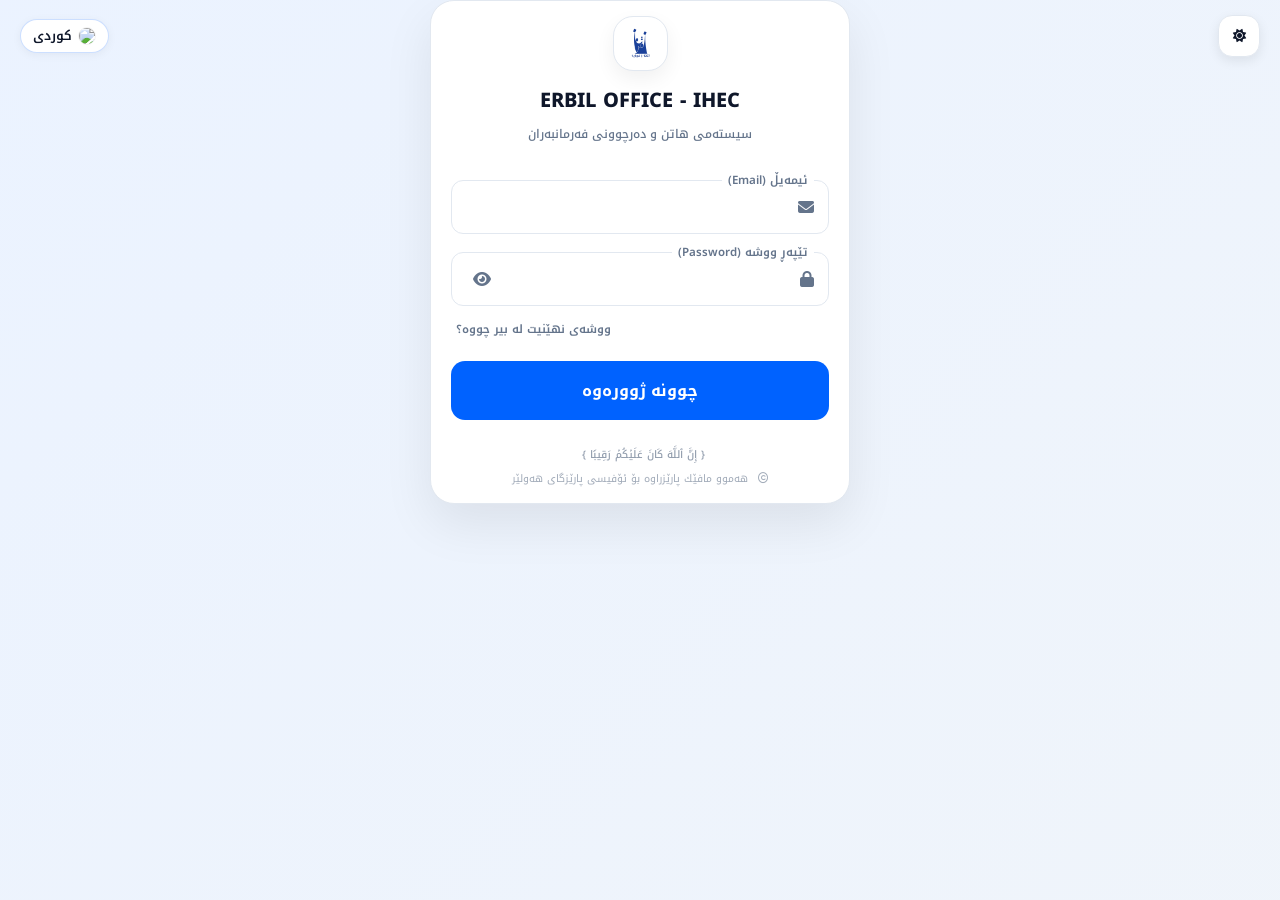
==== commit bf17bb10: "update name" ====
--- a/index.html
+++ b/index.html
@@ -42,7 +42,7 @@
 
         <div class="input-group">
             <div class="input-wrapper">
-                <input type="email" id="email" placeholder=" " autocomplete="off" dir="rtl">
+                <input type="email" id="email" autocomplete="off" dir="rtl" title="ئیمەیڵی فەرمی">
                 <label class="floating-label" data-i18n="emailLabel">ئیمەیڵی فەرمی</label>
                 <i class="fas fa-envelope input-icon"></i>
             </div>
@@ -50,7 +50,7 @@
 
         <div class="input-group">
             <div class="input-wrapper">
-                <input type="password" id="password" placeholder=" " dir="rtl">
+                <input type="password" id="password" dir="rtl" title="تێپەڕەوشە (پاسوۆرد)">
                 <label class="floating-label" data-i18n="passLabel">تێپەڕەوشە (پاسوۆرد)</label>
                 <i class="fas fa-lock input-icon"></i>
                 <span class="eye-icon" onclick="togglePassword()" role="button" aria-label="Toggle Password Visibility">
--- a/style.css
+++ b/style.css
@@ -71,14 +71,18 @@
 }
 
 html {
-    background-color: var(--bg-color); /* دڵنیابوونەوە لەوەی پشتینەی بنەڕەتی ڕەنگێکی جێگیرە */
-}
-
-body {
-    /* دروستکردنی باکگراوندێکی جوڵاو بە بریقەیەکی نەرم */
+    /* گواستنەوەی باکگراوەند بۆ ئێرە بۆ ئەوەی هەموو شاشەکە بگرێتەوە بەبێ پچڕان */
     background: linear-gradient(-45deg, var(--bg-color), var(--border-color), var(--bg-color), rgba(var(--primary-rgb), 0.08));
+    background-attachment: fixed;
     background-size: 400% 400%;
     animation: shimmerBG 15s ease infinite;
+    height: 100%;
+    margin: 0;
+    padding: 0;
+}
+
+body {
+    background: transparent !important; /* لابردنی باکگراوەندی body بۆ ئەوەی html دیار بێت */
     color: var(--text-main); /* Use new variable name */
     /* Support for iPhone Notch/Safe Areas */
     padding-top: env(safe-area-inset-top);
@@ -87,8 +91,8 @@
     padding-right: env(safe-area-inset-right);
     display: flex;
     justify-content: center;
-    align-items: center;
-    min-height: 100vh;
+    align-items: flex-start; /* گۆڕین بۆ سەرەتا بۆ ڕێگری لە دروستبوونی بۆشایی لە کاتی سکڕۆڵ */
+    min-height: 100%;
     transition: background 0.5s ease, opacity 0.4s ease, transform 0.4s ease;
     overflow-x: hidden;
 }
@@ -361,10 +365,38 @@
 
 .lang-dropdown-content div:hover { background: var(--input-bg); color: var(--primary); }
 
-#welcomeUser {
-    margin-bottom: 5px;
-    font-weight: 700;
-    color: var(--text-main);
+.employee-profile-card {
+    background: rgba(var(--primary-rgb), 0.05); /* ڕەنگی شینی کاڵ بۆ ناو کاردەکە */
+    border: 1.5px solid var(--primary); /* بۆردەرێکی شین */
+    border-radius: 20px; /* گۆشەی خڕی مۆدێرن */
+    padding: 15px 20px; /* بۆشایی ناوەوەی کۆمپاکت */
+    margin-bottom: 20px; /* بۆشایی لە خوار کاردەکەوە */
+    display: flex;
+    flex-direction: column;
+    align-items: center; /* ناوەندکردنی هەموو توخمەکان */
+    text-align: center; /* ناوەندکردنی دەقەکان */
+    box-shadow: 0 8px 20px rgba(var(--primary-rgb), 0.1); /* سێبەرێکی نەرمی شین */
+    transition: all 0.3s ease;
+}
+
+.employee-profile-card:hover {
+    box-shadow: 0 12px 25px rgba(var(--primary-rgb), 0.15);
+    transform: translateY(-2px);
+}
+
+.employee-profile-card #welcomeUser {
+    font-size: 1.4rem; /* فۆنتێکی گەورەتر بۆ ناو */
+    font-weight: 900; /* زۆر تۆخ */
+    color: var(--primary); /* ڕەنگی شینی سەرەکی */
+    margin-bottom: 10px; /* بۆشایی نێوان ناو و پلە/بنکە */
+    line-height: 1.2;
+}
+
+.employee-profile-card #userRole {
+    font-size: 0.85rem; /* فۆنتێکی بچووکتر بۆ پلە/بنکە */
+    font-weight: 600;
+    color: var(--text-sub); /* ڕەنگێکی کاڵتر */
+    line-height: 1.4;
 }
 
 .login-card {
@@ -1207,7 +1239,7 @@
 .dashboard-container {
     width: 100%;
     max-width: 450px;
-    margin: 80px auto 20px;
+    margin: 80px auto 0;
     padding: 0 15px;
     animation: fadeIn 0.8s ease-out;
 }
@@ -1742,7 +1774,7 @@
     margin-top: 5px;
 }
 @media (max-width: 640px) {
-    .developer-credit { margin-top: 18px; font-size: 0.5.5rem; }
+    .developer-credit { margin-top: 18px; font-size: 0.55rem; }
     .copyright-text { font-size: 0.6rem; margin-bottom: 5px; }
 }
 
@@ -1960,4 +1992,63 @@
 .t-out { background: rgba(220, 38, 38, 0.15); color: #b91c1c; }
 
 .time-card-modern .t-label { font-size: 0.65rem; font-weight: 700; color: var(--text-sub); display: block; margin-bottom: 2px; }
-.time-card-modern .t-value { font-size: 1.1rem; font-weight: 900; color: var(--text-main); font-family: 'Inter', sans-serif; }+.time-card-modern .t-value { font-size: 1.1rem; font-weight: 900; color: var(--text-main); font-family: 'Inter', sans-serif; }
+
+/* --- Modern Connectivity Toast --- */
+.connectivity-toast {
+    position: fixed;
+    bottom: 30px;
+    left: 50%;
+    transform: translateX(-50%) translateY(100px);
+    background: var(--card-bg);
+    color: var(--text-main);
+    padding: 10px 22px;
+    border-radius: 50px;
+    box-shadow: 0 10px 35px rgba(0, 0, 0, 0.15);
+    z-index: 1000000;
+    display: flex;
+    align-items: center;
+    gap: 12px;
+    font-weight: 700;
+    font-size: 0.85rem;
+    transition: all 0.5s cubic-bezier(0.68, -0.55, 0.265, 1.55);
+    opacity: 0;
+    pointer-events: none;
+    border: 1px solid var(--border-color);
+}
+
+.connectivity-toast.show {
+    transform: translateX(-50%) translateY(0);
+    opacity: 1;
+}
+
+.connectivity-toast.success {
+    border-right: 4px solid #22c55e;
+}
+.connectivity-toast.success i { color: #22c55e; animation: fadeIn 0.5s ease; }
+
+[dir="ltr"] .connectivity-toast.success {
+    border-right: none;
+    border-left: 4px solid #22c55e;
+}
+
+/* --- Permanent Small Offline Bar --- */
+.offline-bar {
+    position: fixed;
+    top: -30px;
+    left: 0;
+    right: 0;
+    height: 26px;
+    background: #ef4444;
+    color: white;
+    display: flex;
+    align-items: center;
+    justify-content: center;
+    font-size: 0.7rem;
+    font-weight: 800;
+    z-index: 2000;
+    transition: top 0.4s cubic-bezier(0.4, 0, 0.2, 1);
+    pointer-events: none;
+    box-shadow: 0 2px 10px rgba(239, 68, 68, 0.3);
+}
+.offline-bar.show { top: 0; }
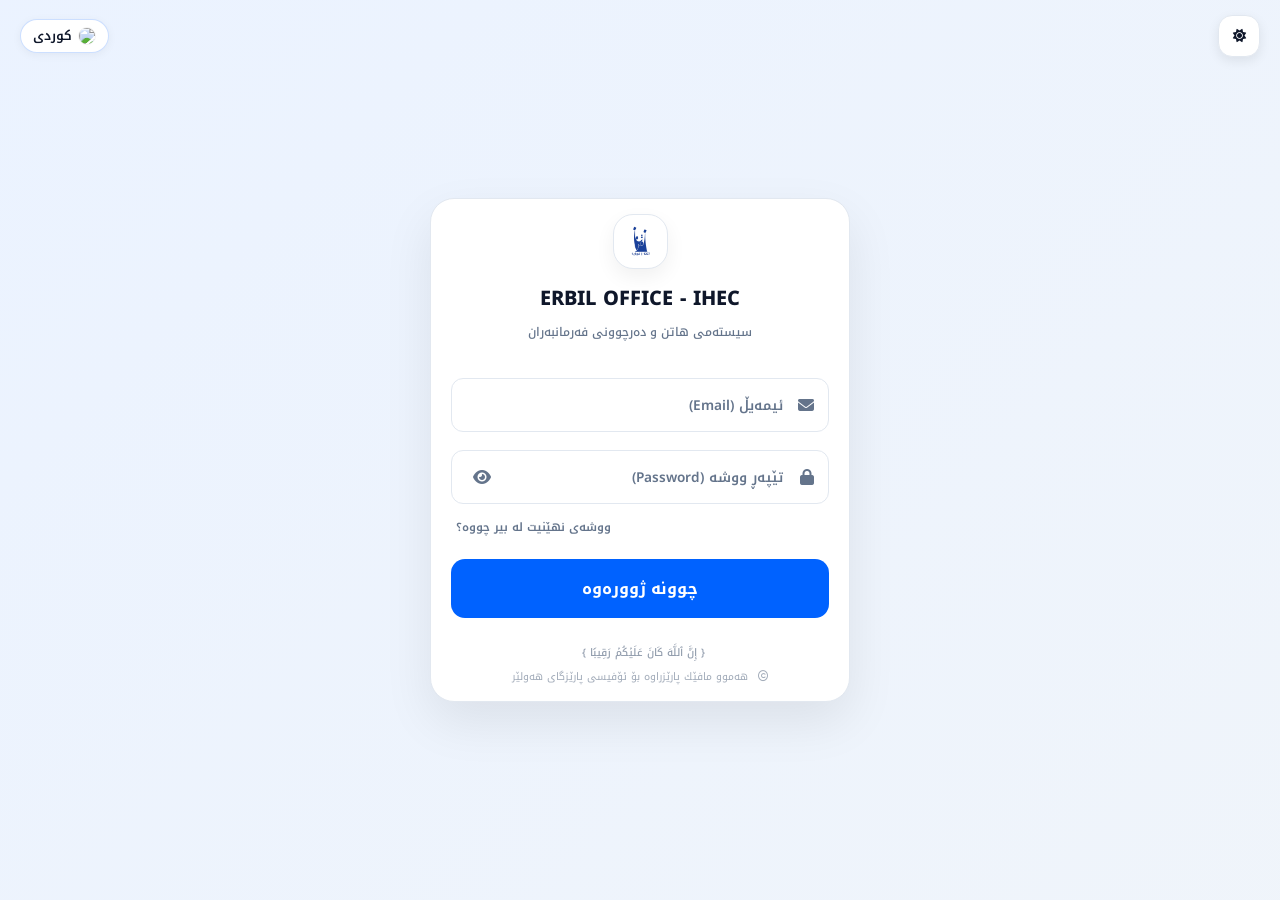
==== commit c734ab88: "update card" ====
--- a/index.html
+++ b/index.html
@@ -42,7 +42,7 @@
 
         <div class="input-group">
             <div class="input-wrapper">
-                <input type="email" id="email" autocomplete="off" dir="rtl" title="ئیمەیڵی فەرمی">
+                <input type="email" id="email" autocomplete="off" dir="rtl" title="ئیمەیڵی فەرمی" placeholder=" ">
                 <label class="floating-label" data-i18n="emailLabel">ئیمەیڵی فەرمی</label>
                 <i class="fas fa-envelope input-icon"></i>
             </div>
@@ -50,7 +50,7 @@
 
         <div class="input-group">
             <div class="input-wrapper">
-                <input type="password" id="password" dir="rtl" title="تێپەڕەوشە (پاسوۆرد)">
+                <input type="password" id="password" dir="rtl" title="تێپەڕەوشە (پاسوۆرد)" placeholder=" ">
                 <label class="floating-label" data-i18n="passLabel">تێپەڕەوشە (پاسوۆرد)</label>
                 <i class="fas fa-lock input-icon"></i>
                 <span class="eye-icon" onclick="togglePassword()" role="button" aria-label="Toggle Password Visibility">
--- a/style.css
+++ b/style.css
@@ -91,10 +91,16 @@
     padding-right: env(safe-area-inset-right);
     display: flex;
     justify-content: center;
-    align-items: flex-start; /* گۆڕین بۆ سەرەتا بۆ ڕێگری لە دروستبوونی بۆشایی لە کاتی سکڕۆڵ */
-    min-height: 100%;
+   align-items: center; /* ناوەندکردنی ستوونی بۆ لاپەڕەی لۆگین */
+    min-height: 100vh;
     transition: background 0.5s ease, opacity 0.4s ease, transform 0.4s ease;
     overflow-x: hidden;
+}
+
+/* تەنها لەو لاپەڕانەی داشبۆردیان تێدایە، با ناوەڕۆک لە سەرەوە دەست پێ بکات بۆ هەموو شاشەکان */
+body:has(.dashboard-container) {
+    align-items: flex-start;
+    padding-bottom: 40px; /* بۆشاییەک لە خوارەوە بۆ کاتی سکڕۆڵ */
 }
 
 /* ئەنیمەیشنی بریقەی باکگراوند */
@@ -251,7 +257,8 @@
 .theme-toggle-btn:hover, .icon-btn:hover {
     transform: translateY(-2px);
     border-color: var(--primary);
-    background: rgba(0, 98, 255, 0.05);
+    background: var(--card-bg) !important; /* بەکارهێنانی گۆڕاو بۆ ئەوەی لە هەردوو دۆخەکە کار بکات */
+    box-shadow: 0 8px 20px rgba(0, 0, 0, 0.15);
 }
 
 .settings-toggle-btn {
@@ -393,7 +400,7 @@
 }
 
 .employee-profile-card #userRole {
-    font-size: 0.85rem; /* فۆنتێکی بچووکتر بۆ پلە/بنکە */
+    font-size: 0.8rem; /* فۆنتێکی بچووکتر بۆ پلە/بنکە */
     font-weight: 600;
     color: var(--text-sub); /* ڕەنگێکی کاڵتر */
     line-height: 1.4;
@@ -535,10 +542,10 @@
 input:focus ~ .input-icon { color: var(--accent-pink); }
 
 .floating-label {
-    position: absolute !important;
-    right: 42px !important;
-    top: 50% !important;
-    transform: translateY(-50%) !important;
+    position: absolute;
+    right: 42px;
+    top: 50%;
+    transform: translateY(-50%);
     margin: 0 !important;
     padding: 0 4px !important;
     pointer-events: none !important;
@@ -546,15 +553,16 @@
     background: transparent !important;
     color: var(--text-sub) !important;
     font-size: 0.85rem !important;
-    z-index: 5;
+    z-index: 10;
 }
 
 input:not(:placeholder-shown) ~ .floating-label,
 input:-webkit-autofill ~ .floating-label,
 input:autofill ~ .floating-label,
 input:focus ~ .floating-label {
-    top: 0 !important;
-    right: 15px !important;
+    top: 0;
+    right: 15px;
+    transform: translateY(-50%) scale(0.9); /* بۆ ئەوەی جوانتر بنیشێت لەسەر بۆردەرەکە */
     font-size: 0.72rem !important;
     background: var(--card-bg) !important;
     padding: 0 6px !important;
@@ -1174,25 +1182,14 @@
         padding: 15px;
     }
 
-    .login-card {
+    body > .login-card {
         padding: 20px 18px;
         border-radius: 20px;
         max-width: none;
-        width: 100%; /* گەڕانەوە بۆ باری بنەڕەتی بۆ ئەوەی کار لە داشبۆرد نەکات */
+        width: calc(100% - 32px); /* دروستکردنی بۆشایی ١٦ پێکسڵ لە لای ڕاست و چەپ */
+        margin: 0 auto; /* ناوەندکردنی کارتەکە */
     }
-
-    /* تەنها ئەو کاردەی لۆگین کە ڕاستەوخۆ لەناو body دایە (وەک لاپەڕەی چوونەژوورەوە) دوور بکەوێتەوە لە لێوارەکان */
-    body > .login-card {
-        width: calc(100% - 32px);
-        margin: 0 16px;
-    }
-
-    .top-controls {
-        top: 10px;
-        right: 10px;
-        gap: 8px;
-    }
-
+     
 .calendar-nav-btn {
     padding: 4px 8px !important;
     font-size: 0.8rem !important;
@@ -1241,7 +1238,6 @@
     max-width: 450px;
     margin: 80px auto 0;
     padding: 0 15px;
-    animation: fadeIn 0.8s ease-out;
 }
 
 .status-card {
@@ -1346,6 +1342,21 @@
     box-shadow: 0 4px 15px rgba(239, 68, 68, 0.3) !important;
     display: none; /* Default hidden */
 }
+
+/* --- Staggered Fade-in Animation for Dashboard Cards --- */
+.dashboard-container .employee-profile-card,
+.dashboard-container .status-card,
+.dashboard-container .location-card-mini,
+.dashboard-container .checkin-btn {
+    opacity: 0;
+    animation: fadeIn 0.6s cubic-bezier(0.22, 1, 0.36, 1) forwards;
+}
+
+.dashboard-container .employee-profile-card { animation-delay: 0.1s; }
+.dashboard-container .status-card { animation-delay: 0.2s; }
+.dashboard-container .location-card-mini { animation-delay: 0.3s; }
+.dashboard-container #checkinBtn, .dashboard-container #checkoutBtn { animation-delay: 0.4s; }
+.dashboard-container .history-btn { animation-delay: 0.5s; }
 
 /* Modern Error Message for Login */
 #error-msg {
